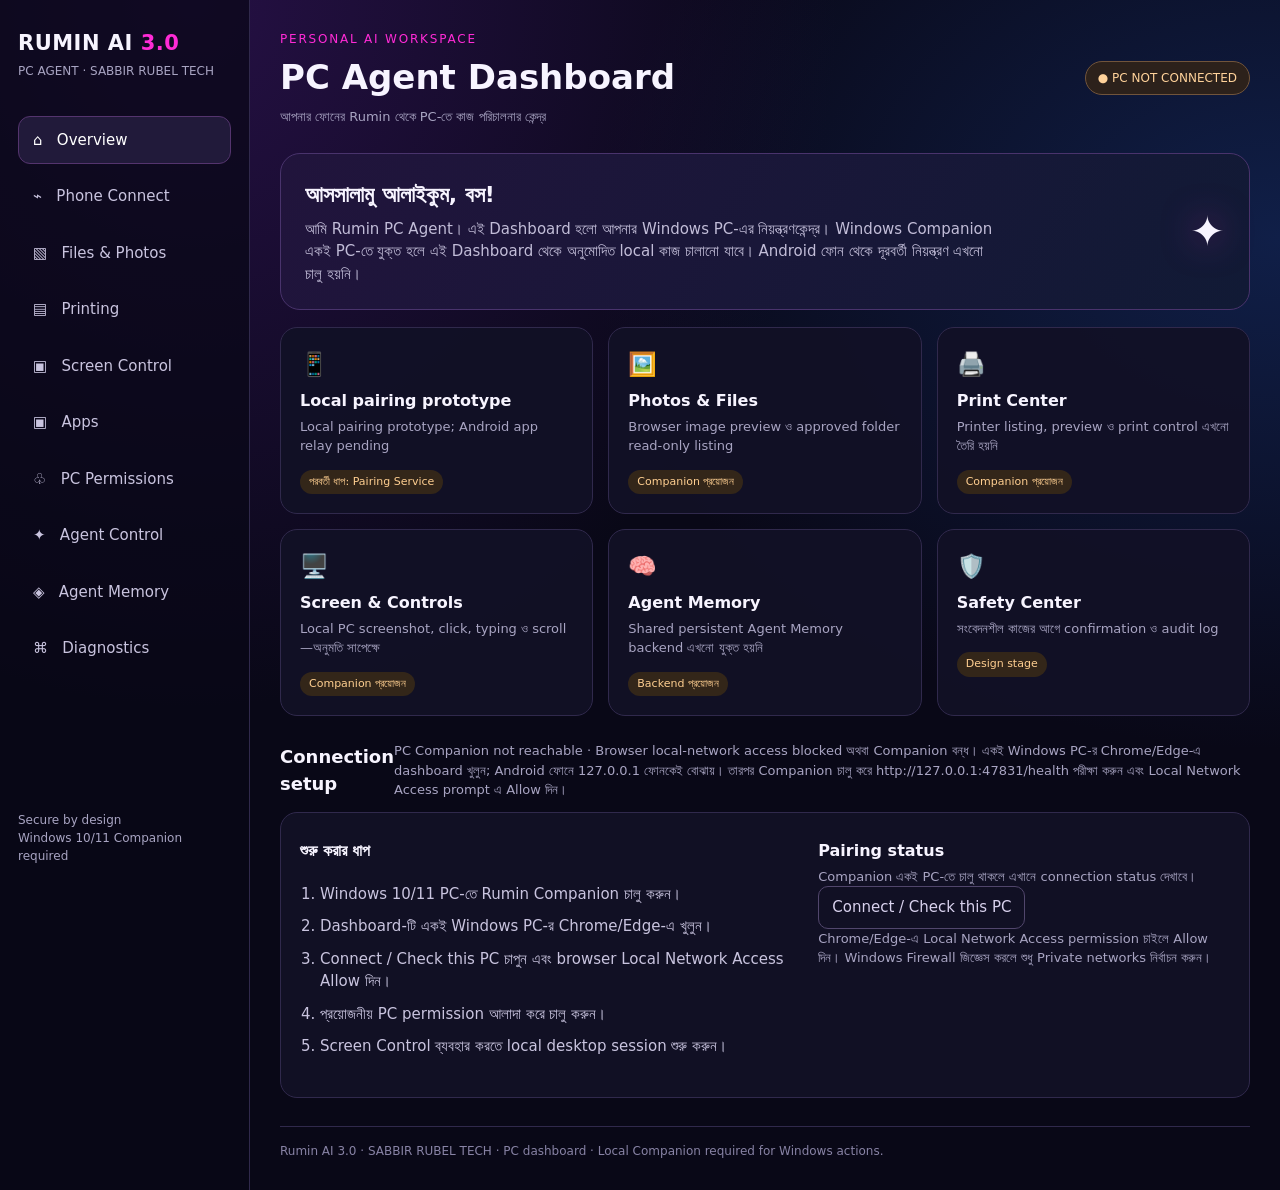
==== pc-agent/index.html @ ecb3f15c "Expose local memory, approved file operations and printer controls in dashboard" ====
<!doctype html>
<html lang="bn">
<head>
<meta charset="utf-8"><meta name="viewport" content="width=device-width,initial-scale=1">
<meta name="theme-color" content="#090817"><title>Rumin AI 3.0 — PC Agent</title>
<style>
:root{color-scheme:dark;--bg:#090817;--panel:#121126;--panel2:#19172f;--line:#30294c;--pink:#ff2bd6;--blue:#5795ff;--muted:#a8a4c2;--green:#49d6a2}
*{box-sizing:border-box}body{margin:0;background:radial-gradient(ellipse at 15% 0%,#251044 0,transparent 42%),radial-gradient(ellipse at 100% 20%,#101f48 0,transparent 38%),var(--bg);color:#f7f4ff;font:15px/1.5 Inter,system-ui,"Noto Sans Bengali",sans-serif;min-height:100vh}
button,input{font:inherit}.shell{display:grid;grid-template-columns:250px 1fr;min-height:100vh}.side{padding:28px 18px;border-right:1px solid var(--line);background:#090817b8}.brand{font-size:21px;font-weight:800;letter-spacing:.5px}.brand span{color:var(--pink)}.sub{color:var(--muted);font-size:12px;margin-top:2px}.nav{margin-top:36px;display:grid;gap:8px}.nav button{border:1px solid transparent;background:transparent;color:#c9c4df;text-align:left;padding:12px 14px;border-radius:12px;cursor:pointer}.nav button.active,.nav button:hover{background:#211a3a;border-color:#54346e;color:white}.sidefoot{position:sticky;top:90vh;margin-top:48px;color:var(--muted);font-size:12px}.main{padding:30px;max-width:1450px;width:100%;margin:auto}.top{display:flex;justify-content:space-between;align-items:center;gap:15px;margin-bottom:26px}.eyebrow{color:var(--pink);font-size:12px;letter-spacing:1.8px;text-transform:uppercase}.top h1{font-size:clamp(25px,3vw,34px);margin:4px 0}.pill{border:1px solid #71543b;background:#2c211b;color:#ffd29a;border-radius:99px;padding:7px 12px;font-size:12px;white-space:nowrap}.hero{padding:24px;border:1px solid #49336c;border-radius:20px;background:linear-gradient(120deg,#21143c,#111a35);display:flex;justify-content:space-between;gap:20px;align-items:center}.hero h2{margin:0 0 7px;font-size:22px}.hero p{margin:0;color:#c2bdd8;max-width:690px}.heroicon{font-size:42px;filter:drop-shadow(0 0 18px #ff2bd688)}.grid{display:grid;grid-template-columns:repeat(3,minmax(0,1fr));gap:15px;margin-top:17px}.card{background:#121126eF;border:1px solid var(--line);border-radius:17px;padding:19px;min-width:0}.card h3{margin:7px 0 4px;font-size:16px}.card p{margin:0;color:var(--muted);font-size:13px}.ico{font-size:23px}.state{display:inline-block;margin-top:14px;color:#ffcf91;background:#332619;padding:4px 9px;border-radius:99px;font-size:11px}.section{margin-top:25px}.sectionhead{display:flex;justify-content:space-between;align-items:center;margin-bottom:12px}.sectionhead h2{font-size:18px;margin:0}.muted{color:var(--muted);font-size:13px}.pair{display:grid;grid-template-columns:1.1fr .9fr;gap:15px}.steps{padding-left:20px;color:#c9c4df}.steps li{padding:5px 0}.outline{background:transparent;color:#d8d1ed;border:1px solid #51466c;padding:9px 13px;border-radius:10px}.outline:disabled{opacity:.55;cursor:not-allowed}.drop{border:1px dashed #5c4b83;border-radius:14px;padding:20px;text-align:center;background:#0d0c1d}.drop input{max-width:100%;margin-top:10px}.preview{margin-top:10px;color:var(--muted);font-size:13px;overflow-wrap:anywhere}.page{display:none}.page.active{display:block}.footer{margin-top:28px;border-top:1px solid var(--line);padding-top:15px;color:#8883a5;font-size:12px}
@media(max-width:850px){.shell{grid-template-columns:1fr}.side{border-right:0;border-bottom:1px solid var(--line);padding:15px}.nav{display:flex;overflow:auto;margin-top:14px}.nav button{white-space:nowrap;padding:9px 11px}.sidefoot{display:none}.main{padding:18px}.grid{grid-template-columns:repeat(2,minmax(0,1fr))}.pair{grid-template-columns:1fr}}
@media(max-width:520px){.grid{grid-template-columns:1fr}.top{align-items:flex-start;flex-direction:column}.hero{align-items:flex-start}.heroicon{display:none}}
</style></head>
<body><div class="shell">
<aside class="side"><div class="brand">RUMIN AI <span>3.0</span></div><div class="sub">PC AGENT · SABBIR RUBEL TECH</div>
<nav class="nav" aria-label="Main navigation">
<button class="active" data-page="overview">⌂ &nbsp; Overview</button><button data-page="connect">⌁ &nbsp; Phone Connect</button><button data-page="files">▧ &nbsp; Files & Photos</button><button data-page="print">▤ &nbsp; Printing</button><button data-page="screen">▣ &nbsp; Screen Control</button><button data-page="apps">▣ &nbsp; Apps</button><button data-page="permissions">♧ &nbsp; PC Permissions</button><button data-page="agents">✦ &nbsp; Agent Control</button><button data-page="memory">◈ &nbsp; Agent Memory</button><button data-page="diagnostics">⌘ &nbsp; Diagnostics</button>
</nav><div class="sidefoot">Secure by design<br>Windows 10/11 Companion required</div></aside>
<main class="main">
<header class="top"><div><div class="eyebrow">PERSONAL AI WORKSPACE</div><h1 id="heading">PC Agent Dashboard</h1><div class="muted">আপনার ফোনের Rumin থেকে PC-তে কাজ পরিচালনার কেন্দ্র</div></div><div class="pill" id="connectionPill">● PC NOT CONNECTED</div></header>
<section class="page active" id="overview">
<div class="hero"><div><h2>আসসালামু আলাইকুম, বস!</h2><p>আমি Rumin PC Agent। এই Dashboard হলো আপনার Windows PC-এর নিয়ন্ত্রণকেন্দ্র। Windows Companion একই PC-তে যুক্ত হলে এই Dashboard থেকে অনুমোদিত local কাজ চালানো যাবে। Android ফোন থেকে দূরবর্তী নিয়ন্ত্রণ এখনো চালু হয়নি।</p></div><div class="heroicon">✦</div></div>
<div class="grid">
<div class="card"><div class="ico">📱</div><h3>Local pairing prototype</h3><p>Local pairing prototype; Android app relay pending</p><span class="state">পরবর্তী ধাপ: Pairing Service</span></div>
<div class="card"><div class="ico">🖼️</div><h3>Photos & Files</h3><p>Browser image preview ও approved folder read-only listing</p><span class="state">Companion প্রয়োজন</span></div>
<div class="card"><div class="ico">🖨️</div><h3>Print Center</h3><p>Printer listing, preview ও print control এখনো তৈরি হয়নি</p><span class="state">Companion প্রয়োজন</span></div>
<div class="card"><div class="ico">🖥️</div><h3>Screen & Controls</h3><p>Local PC screenshot, click, typing ও scroll—অনুমতি সাপেক্ষে</p><span class="state">Companion প্রয়োজন</span></div>
<div class="card"><div class="ico">🧠</div><h3>Agent Memory</h3><p>Shared persistent Agent Memory backend এখনো যুক্ত হয়নি</p><span class="state">Backend প্রয়োজন</span></div>
<div class="card"><div class="ico">🛡️</div><h3>Safety Center</h3><p>সংবেদনশীল কাজের আগে confirmation ও audit log</p><span class="state">Design stage</span></div>
</div>
<div class="section"><div class="sectionhead"><h2>Connection setup</h2><span class="muted" id="companionStatus">Status: not checked</span></div><div class="card pair"><div><h3>শুরু করার ধাপ</h3><ol class="steps"><li>Windows 10/11 PC-তে Rumin Companion চালু করুন।</li><li>Dashboard-টি একই Windows PC-র Chrome/Edge-এ খুলুন।</li><li>Connect / Check this PC চাপুন এবং browser Local Network Access Allow দিন।</li><li>প্রয়োজনীয় PC permission আলাদা করে চালু করুন।</li><li>Screen Control ব্যবহার করতে local desktop session শুরু করুন।</li></ol></div><div><h3>Pairing status</h3><p>Companion একই PC-তে চালু থাকলে এখানে connection status দেখাবে।</p><button class="outline" id="refreshCompanion">Connect / Check this PC</button><p class="muted">Chrome/Edge-এ Local Network Access permission চাইলে Allow দিন। Windows Firewall জিজ্ঞেস করলে শুধু Private networks নির্বাচন করুন।</p></div></div></div>
</section>
<section class="page" id="connect"><div class="card"><h2>Phone Connect · Local Pairing Prototype</h2><p>PC-তে Rumin Windows Companion চালু করুন। এই পেজ থেকে পাঁচ মিনিটের one-time pairing code তৈরি হবে। নিচের PC address-এর pairing link ফোনে খুলে code ব্যবহার করা যাবে।</p><button class="outline" id="makepair">Create one-time local pairing code</button><div id="pairresult" class="section muted">কোনো pairing session তৈরি হয়নি।</div><div id="pairqr" style="margin-top:14px"></div><p class="muted">এটি কেবল local browser pairing prototype। Rumin Android app-এর native pairing screen/client এবং secure remote relay এখনো সংযুক্ত নয়; pairing সফল হলেও ফোন থেকে PC control চালু হবে না।</p></div></section>
<section class="page" id="files"><div class="card"><h2>Files & Photos</h2><p>এখানে আপাতত browser-এর local file picker দিয়ে শুধু preview পরীক্ষা করা যাবে। এটি PC-র সম্পূর্ণ ফাইল-সিস্টেম access নয়।</p><div class="drop"><div>📁 একটি ছবি নির্বাচন করে preview দেখুন</div><input id="filepick" type="file" accept="image/*"><div id="filepreview" class="preview">কোনো ছবি নির্বাচন করা হয়নি</div></div><p class="muted">Approved Documents/Pictures roots-এ text file তৈরি/overwrite, move এবং Recycle Bin-এ delete করা যাবে। প্রতিটি destructive action-এ আলাদা confirmation লাগে।</p><div class="section"><button class="outline" id="loadPcFolders">Load approved PC folders</button><div id="pcFolders" class="preview">Folder list এখনো লোড হয়নি।</div></div><div class="section"><h3>Approved file action</h3><select id="fileRoot" style="padding:9px;background:#0d0c1d;color:white"><option value="documents">Documents</option><option value="pictures">Pictures</option></select><input id="fileRelative" placeholder="relative/path.txt" style="display:block;width:100%;max-width:500px;padding:10px;margin:8px 0;background:#0d0c1d;border:1px solid #51466c;border-radius:9px;color:white"><textarea id="fileContent" rows="4" placeholder="New text file content" style="width:100%;padding:12px;background:#0d0c1d;border:1px solid #51466c;border-radius:9px;color:white"></textarea><button class="outline" id="writeFile">Create / overwrite text file</button><input id="moveSource" placeholder="Source relative path" style="display:block;width:100%;max-width:500px;padding:10px;margin:8px 0;background:#0d0c1d;border:1px solid #51466c;border-radius:9px;color:white"><input id="moveDestination" placeholder="Destination relative path" style="display:block;width:100%;max-width:500px;padding:10px;margin:8px 0;background:#0d0c1d;border:1px solid #51466c;border-radius:9px;color:white"><button class="outline" id="moveFile">Move file</button><input id="deleteRelative" placeholder="File relative path to delete" style="display:block;width:100%;max-width:500px;padding:10px;margin:8px 0;background:#0d0c1d;border:1px solid #51466c;border-radius:9px;color:white"><button class="outline" id="deleteFile">Send file to Recycle Bin</button><div id="fileActionStatus" class="preview"></div></div></div></section>
<section class="page" id="print"><div class="card"><h2>Print Center</h2><p>Windows printer list দেখুন এবং স্পষ্ট অনুমোদনের পর plain-text document print করুন।</p><button class="outline" id="loadPrinters">Load printers</button><select id="printerSelect" style="display:block;width:100%;max-width:500px;padding:10px;margin:10px 0;background:#0d0c1d;border:1px solid #51466c;border-radius:9px;color:white"><option value="">প্রথমে printer list load করুন</option></select><textarea id="printText" rows="7" placeholder="যে লেখা print করতে চান…" style="width:100%;padding:12px;background:#0d0c1d;border:1px solid #51466c;border-radius:9px;color:white"></textarea><button class="outline" id="submitPrint">Confirm & print text</button><div id="printStatus" class="preview">প্রিন্ট শুরু হয়নি।</div><p class="muted">শুধু text print। PDF/image preview ও print এখনো নেই।</p></div></section>
<section class="page" id="screen"><div class="card"><h2>Screen & Controls</h2><p>PC-তে অনুমতি দিয়ে session চালু করলে mouse click, scroll ও keyboard text পাঠানো যাবে। এখনো screen capture/OCR যুক্ত হয়নি।</p><div class="sectionhead"><span class="state" id="desktopState">Session বন্ধ</span><button class="outline" id="startDesktop">Start local control session</button><button class="outline" id="stopDesktop">Stop session</button></div><div class="section"><h3>Mouse click</h3><p class="muted">স্ক্রিনের pixel coordinate দিন।</p><div style="display:flex;gap:8px;flex-wrap:wrap"><input id="clickX" type="number" min="0" placeholder="X" style="width:100px;padding:9px;background:#0d0c1d;border:1px solid #51466c;border-radius:9px;color:white"><input id="clickY" type="number" min="0" placeholder="Y" style="width:100px;padding:9px;background:#0d0c1d;border:1px solid #51466c;border-radius:9px;color:white"><button class="outline" id="sendClick">Click</button></div></div><div class="section"><h3>Keyboard</h3><div style="display:flex;gap:8px;flex-wrap:wrap"><input id="typeText" placeholder="Type text on PC…" style="min-width:220px;padding:9px;background:#0d0c1d;border:1px solid #51466c;border-radius:9px;color:white"><button class="outline" id="sendType">Type</button><select id="pressKey" style="padding:9px;background:#0d0c1d;border:1px solid #51466c;border-radius:9px;color:white"><option>ENTER</option><option>TAB</option><option>ESC</option><option>BACKSPACE</option><option>SPACE</option><option>UP</option><option>DOWN</option><option>LEFT</option><option>RIGHT</option><option>DELETE</option></select><button class="outline" id="sendKey">Press key</button></div></div><div class="section"><h3>Scroll</h3><button class="outline" id="scrollUp">Scroll up</button> <button class="outline" id="scrollDown">Scroll down</button></div><div class="section"><h3>Live screen snapshot</h3><button class="outline" id="captureScreen">Capture PC screen</button><div id="screenPreview" class="preview">স্ক্রিন ক্যাপচার এখনো করা হয়নি।</div></div><p class="muted" id="screenMessage">Screen control is disabled until the PC user grants permission and starts a local session.</p></div></section>
<section class="page" id="apps"><div class="card"><h2>Windows Apps</h2><p>Start Menu-তে থাকা অ্যাপগুলো খুঁজে বের করে নির্বাচিত অ্যাপ চালু করুন।</p><button class="outline" id="loadApps">Find installed shortcuts</button><div id="appList" class="section muted">অ্যাপ তালিকা লোড হয়নি।</div></div></section>
<section class="page" id="permissions"><div class="card"><h2>PC Permissions & Safety</h2><p>প্রতিটি অনুমতি আলাদা। সব অনুমতি ডিফল্টে বন্ধ থাকবে; Windows ব্যবহারকারী নিজে চালু করবেন।</p><div class="section"><h3>১. Browser permission</h3><p class="muted">এই ওয়েবসাইটকে Windows Companion-এর localhost endpoint-এ পৌঁছাতে Chrome/Edge-এর Local Network Access অনুমতি লাগতে পারে।</p><button class="outline" id="requestLocalAccess">Request browser access</button><span id="browserPermissionStatus" class="muted">এখনো পরীক্ষা হয়নি</span></div><div class="section"><h3>২. Windows Companion permissions</h3><div id="permissionList" class="section muted">Companion-এর permission status লোড হচ্ছে…</div></div><div class="section"><h3>৩. এখনো তৈরি হয়নি</h3><div class="muted">Printer control, file create/edit/move/delete, OCR, Windows UI Automation, microphone/camera stream এবং secure phone-to-PC relay এখনো বাস্তবায়িত নয়—এগুলোর কোনো permission toggle এখানে কার্যকর বলে দেখানো হবে না।</div></div><p class="muted">Windows Firewall জিজ্ঞেস করলে Private networks-এ অনুমতি দিন; Public networks-এ নয়। UAC/Secure Desktop বা Windows-এর নিরাপত্তা সীমা অতিক্রম করা হবে না। যেকোনো সময় screen session বন্ধ করতে পারবেন।</p></div></section>
<section class="page" id="agents"><div class="card"><h2>Rumin Agent Control</h2><p>এটি Companion-এর অনুমোদিত local action executor। কাজের ধাপ যোগ করে একসঙ্গে চালাতে পারবেন। AI natural-language planner ও phone relay এখনো সংযুক্ত নয়।</p><div class="section"><label class="muted" for="agentTool">Action type</label><select id="agentTool" style="display:block;width:100%;max-width:420px;padding:10px;margin:6px 0;background:#0d0c1d;border:1px solid #51466c;border-radius:9px;color:white"><option value="open_app">Open approved Start Menu app</option><option value="click">Mouse click (screen session)</option><option value="scroll">Scroll (screen session)</option><option value="type_text">Type text (screen session)</option><option value="press_key">Press allowed key (screen session)</option></select><div id="agentFields" class="section"></div><button class="outline" id="addAgentAction">Add action to plan</button> <button class="outline" id="clearAgentPlan">Clear plan</button></div><div class="section"><h3>Execution plan</h3><ol id="agentPlan" class="steps"><li>কোনো action যোগ করা হয়নি।</li></ol><button class="outline" id="runAgentPlan">Run approved plan</button><div id="agentResult" class="preview">Execution এখনো শুরু হয়নি।</div></div><p class="muted">একটি batch-এ সর্বোচ্চ ৮টি action। PC-তে Companion চালু, প্রয়োজনীয় permission ON এবং screen action-এর জন্য local desktop session চালু থাকতে হবে। Delete, payment, message send, admin/security পরিবর্তন বা arbitrary shell command এই executor চালায় না।</p></div></section>
<section class="page" id="diagnostics"><div class="card"><h2>System Diagnostics</h2><p>Companion, Windows host, supported capabilities ও API endpoint-এর live status। এখানে কোনো unsupported feature-কে ready দেখানো হবে না।</p><div class="sectionhead"><span class="state" id="diagState">Not checked</span><button class="outline" id="runDiagnostics">Run full diagnostics</button></div><div id="diagSummary" class="section muted">Diagnostics এখনো চালানো হয়নি।</div><div class="section"><h3>Windows PC information</h3><pre id="systemInfo" style="white-space:pre-wrap;overflow-wrap:anywhere;background:#0d0c1d;padding:12px;border-radius:10px">Not loaded</pre></div><div class="section"><h3>Companion capabilities</h3><pre id="capabilityInfo" style="white-space:pre-wrap;overflow-wrap:anywhere;background:#0d0c1d;padding:12px;border-radius:10px">Not loaded</pre></div><div class="section"><h3>Endpoint checks</h3><div id="endpointChecks" class="muted">Not checked</div></div></div></section><section class="page" id="memory"><div class="card"><h2>Agent Memory · Local PC</h2><p>এই Windows PC-তে locally encrypted নয় এমন JSON storage-এ user-approved notes রাখা হবে। sensitive password বা secret রাখবেন না।</p><input id="memoryKey" maxlength="80" placeholder="Memory key (যেমন preferred_browser)" style="display:block;width:100%;max-width:500px;padding:10px;margin:8px 0;background:#0d0c1d;border:1px solid #51466c;border-radius:9px;color:white"><textarea id="memoryValue" maxlength="4000" rows="4" placeholder="যে তথ্য সংরক্ষণে সম্মতি দিচ্ছেন…" style="width:100%;padding:12px;background:#0d0c1d;border:1px solid #51466c;border-radius:9px;color:white"></textarea><label><input id="memoryConsent" type="checkbox"> আমি এই তথ্য PC-তে সংরক্ষণে সম্মতি দিচ্ছি</label><div><button class="outline" id="saveMemory">Save memory</button> <button class="outline" id="loadMemory">Load memories</button></div><div id="memoryStatus" class="preview">Memory permission ডিফল্টে বন্ধ।</div><pre id="memoryItems" style="white-space:pre-wrap;overflow-wrap:anywhere;background:#0d0c1d;padding:12px;border-radius:10px"></pre></div></section>
<div class="footer">Rumin AI 3.0 · SABBIR RUBEL TECH · PC dashboard · Local Companion required for Windows actions.</div>
</main></div>
<script>
const titles={overview:"PC Agent Dashboard",connect:"Phone Connect",files:"Files & Photos",print:"Print Center",screen:"Screen & Controls",apps:"Windows Apps",permissions:"PC Permissions",agents:"Agent Control",memory:"Agent Memory",diagnostics:"System Diagnostics"};
document.querySelectorAll(".nav button").forEach(b=>b.addEventListener("click",()=>{document.querySelectorAll(".nav button").forEach(x=>x.classList.toggle("active",x===b));document.querySelectorAll(".page").forEach(x=>x.classList.toggle("active",x.id===b.dataset.page));document.getElementById("heading").textContent=titles[b.dataset.page]}));
const resultBox=document.getElementById("pairresult"),qrBox=document.getElementById("pairqr");
document.getElementById("makepair").addEventListener("click",async()=>{
 resultBox.textContent="এই PC-তে Windows Companion খোঁজা হচ্ছে…";qrBox.innerHTML="";
 try{
  const r=await fetch("http://127.0.0.1:47831/v1/pair/create",{method:"POST"});
  const d=await r.json();if(!r.ok||!d.code)throw Error("Companion response invalid");
  if(!d.addresses||!d.addresses.length)throw Error("PC-এর Wi-Fi/LAN IPv4 address পাওয়া যায়নি");
  const cards=d.addresses.map(ip=>{const link="http://"+ip+":47831/pair?code="+encodeURIComponent(d.code);const box=document.createElement("div");box.style="margin:12px 0;padding:12px;background:#0d0c1d;border-radius:12px";const title=document.createElement("b");title.textContent=ip;const url=document.createElement("div");url.className="preview";url.textContent=link;const copy=document.createElement("button");copy.className="outline";copy.textContent="Copy pairing link";copy.addEventListener("click",()=>navigator.clipboard.writeText(link).then(()=>copy.textContent="Copied").catch(()=>url.textContent=link));box.append(title,url,copy);qrBox.append(box);return ""}).join("");
  qrBox.innerHTML=cards;resultBox.textContent="Pairing Code: "+d.code+" · ৫ মিনিটের মধ্যে একবার scan করুন।";
  const poll=setInterval(async()=>{try{const s=await fetch("http://127.0.0.1:47831/v1/pair/phone-status");const state=await s.json();if(state.paired){clearInterval(poll);resultBox.textContent="ফোন Companion-এ যুক্ত হয়েছে। Browser pairing সফল; Android app-এর native bridge পরের ধাপ।";}}catch{}},2500);
  setTimeout(()=>clearInterval(poll),300000);
 }catch(e){resultBox.textContent="Companion পাওয়া যায়নি: "+e.message+". Windows Companion চালু করুন এবং browser-এ localhost access অনুমতি দিন।"}
});

const API="http://127.0.0.1:47831";
let companionConnected=false;
async function api(path,options={}){const headers={...(options.headers||{})};if(options.body!==undefined&&!Object.keys(headers).some(k=>k.toLowerCase()==="content-type"))headers["content-type"]="application/json";const r=await fetch(API+path,{...options,headers});const d=await r.json().catch(()=>({}));if(!r.ok)throw Error(d.error||d.title||("HTTP "+r.status));return d}
function explainCompanionError(e){const m=String(e&&e.message||e);if(m==="Failed to fetch"||e instanceof TypeError)return "Browser local-network access blocked অথবা Companion বন্ধ। একই Windows PC-র Chrome/Edge-এ dashboard খুলুন; Android ফোনে 127.0.0.1 ফোনকেই বোঝায়। তারপর Companion চালু করে http://127.0.0.1:47831/health পরীক্ষা করুন এবং Local Network Access prompt এ Allow দিন।";return m}
async function checkCompanion(){const out=document.getElementById("companionStatus"),pill=document.getElementById("connectionPill");try{const h=await api("/health");companionConnected=true;out.textContent="Connected · "+h.service+" · "+h.version;pill.textContent="● PC CONNECTED";pill.style.borderColor="#49d6a2";pill.style.color="#49d6a2";await Promise.allSettled([loadPermissions(),loadSystemInfo(),loadCapabilities()]);return h}catch(e){companionConnected=false;out.textContent="PC Companion not reachable · "+explainCompanionError(e);pill.textContent="● PC NOT CONNECTED";pill.style.borderColor="#71543b";pill.style.color="#ffd29a";throw e}}
document.getElementById("refreshCompanion").addEventListener("click",checkCompanion);
async function loadSystemInfo(){const d=await api("/v1/system/info");const el=document.getElementById("systemInfo");if(el)el.textContent=JSON.stringify(d,null,2);return d}
async function loadCapabilities(){const d=await api("/v1/agent/capabilities");const el=document.getElementById("capabilityInfo");if(el)el.textContent=JSON.stringify(d,null,2);return d}
async function runDiagnostics(){const state=document.getElementById("diagState"),summary=document.getElementById("diagSummary"),list=document.getElementById("endpointChecks");state.textContent="Running…";summary.textContent="Companion endpoints পরীক্ষা হচ্ছে…";list.innerHTML="";const checks=[["Health","/health"],["System info","/v1/system/info"],["Capabilities","/v1/agent/capabilities"],["Permissions","/v1/permissions"]];let ok=0;for(const [name,path] of checks){const row=document.createElement("div");row.style="padding:8px 0;border-bottom:1px solid #30294c";row.textContent=name+" · checking";list.append(row);try{const d=await api(path);row.textContent=name+" · OK";row.style.color="#49d6a2";ok++;if(path==="/v1/system/info")document.getElementById("systemInfo").textContent=JSON.stringify(d,null,2);if(path==="/v1/agent/capabilities")document.getElementById("capabilityInfo").textContent=JSON.stringify(d,null,2)}catch(e){row.textContent=name+" · FAILED · "+explainCompanionError(e);row.style.color="#ffd29a"}}state.textContent=ok+"/"+checks.length+" endpoints OK";summary.textContent=ok===checks.length?"Companion API checks passed. এটি শুধু endpoint readiness; physical PC actions এখনও আলাদা করে যাচাই করতে হবে.":"কিছু endpoint ব্যর্থ হয়েছে। প্রতিটি ফলাফল দেখুন; permission_required হলে সংশ্লিষ্ট অনুমতি চালু করতে হবে।"}
document.getElementById("runDiagnostics").addEventListener("click",runDiagnostics);

document.getElementById("requestLocalAccess").addEventListener("click",async()=>{const s=document.getElementById("browserPermissionStatus");s.textContent="Browser permission request/check চলছে…";try{await checkCompanion();if(companionConnected)s.textContent="Browser access অনুমোদিত; Companion reachable.";else s.textContent="Browser access চেষ্টা হয়েছে, কিন্তু Companion পাওয়া যায়নি। Companion চালু আছে কিনা দেখুন।"}catch(e){s.textContent="Browser access blocked: "+e.message}});
async function loadPermissions(){const out=document.getElementById("permissionList");try{const d=await api("/v1/permissions");const labels={"app-discovery":"Discover installed Start Menu apps","app-launch":"Launch selected Start Menu apps","file-read":"Read approved Documents / Pictures folders","file-write":"Create, move and recycle-bin delete files in approved folders","printing":"Enumerate printers and print approved text","agent-memory":"Store user-approved local Agent Memory","screen-control":"Mouse, keyboard and scroll control (local session)","screen-capture":"Capture PC screen snapshot"};out.innerHTML="";for(const [key,label] of Object.entries(labels)){const row=document.createElement("label");row.style="display:flex;align-items:center;justify-content:space-between;gap:12px;padding:12px 0;border-bottom:1px solid #30294c";const name=document.createElement("span");name.textContent=label;const cb=document.createElement("input");cb.type="checkbox";cb.checked=!!d.permissions[key];cb.setAttribute("aria-label",label);cb.addEventListener("change",async()=>{cb.disabled=true;try{await api("/v1/permissions/grant",{method:"POST",body:JSON.stringify({capability:key,enabled:cb.checked})});if(key==="screen-control"&&!cb.checked)document.getElementById("desktopState").textContent="Session বন্ধ";}catch(e){cb.checked=!cb.checked;alert("Permission update failed: "+e.message)}finally{cb.disabled=false}});row.append(name,cb);out.append(row)}const note=document.createElement("p");note.className="muted";note.textContent="File read permission is opt-in. Screen capture also requires screen-control permission and an active local desktop session.";out.append(note)}catch(e){out.textContent="Companion unavailable: "+e.message}}
async function loadApps(){const out=document.getElementById("appList");out.textContent="Searching Start Menu…";try{const d=await api("/v1/apps/list");out.innerHTML="";appCatalog=Array.isArray(d)?d:[];if(document.getElementById("agentTool").value==="open_app")renderAgentFields();if(!d.length){out.textContent="Start Menu shortcut পাওয়া যায়নি।";return}for(const app of d){const row=document.createElement("div");row.style="display:flex;justify-content:space-between;align-items:center;gap:12px;padding:9px 0;border-bottom:1px solid #30294c";const name=document.createElement("span");name.textContent=app.name;const btn=document.createElement("button");btn.className="outline";btn.textContent="Open";btn.addEventListener("click",async()=>{btn.disabled=true;try{await api("/v1/apps/open",{method:"POST",body:JSON.stringify({appId:app.id})});btn.textContent="Opened"}catch(e){alert(e.message);btn.disabled=false}});row.append(name,btn);out.append(row)}}catch(e){out.textContent="Cannot list apps: "+e.message}}
document.getElementById("loadApps").addEventListener("click",loadApps);
let agentPlan=[];
let appCatalog=[];
function renderAgentFields(){const t=document.getElementById("agentTool").value,box=document.getElementById("agentFields");box.innerHTML="";const fields=t==="open_app"?[]:t==="click"?[["X coordinate","agentX","number",""],["Y coordinate","agentY","number",""]]:t==="scroll"?[["Scroll delta","agentDelta","number","উপরের জন্য positive, নিচের জন্য negative"]]:t==="type_text"?[["Text","agentText","text","সর্বোচ্চ ২০০০ অক্ষর"]]:[["Allowed key","agentKey","text","ENTER, TAB, ESC, BACKSPACE, SPACE, UP, DOWN, LEFT, RIGHT, HOME, END, DELETE"]];for(const [label,id,type,ph] of fields){const l=document.createElement("label");l.className="muted";l.textContent=label;const input=document.createElement("input");input.id=id;input.type=type;input.placeholder=ph;input.style="display:block;width:100%;max-width:420px;padding:10px;margin:5px 0 12px;background:#0d0c1d;border:1px solid #51466c;border-radius:9px;color:white";box.append(l,input)}if(t==="open_app"){const label=document.createElement("label");label.className="muted";label.textContent="Installed Start Menu app";const select=document.createElement("select");select.id="agentAppId";select.style="display:block;width:100%;max-width:420px;padding:10px;margin:5px 0 12px;background:#0d0c1d;border:1px solid #51466c;border-radius:9px;color:white";const first=document.createElement("option");first.value="";first.textContent="Load apps first";select.append(first);for(const app of appCatalog){const option=document.createElement("option");option.value=app.id;option.textContent=app.name;select.append(option)}const load=document.createElement("button");load.className="outline";load.textContent="Load / refresh installed apps";load.addEventListener("click",loadApps);box.append(label,select,load)}}
function renderAgentPlan(){const list=document.getElementById("agentPlan");list.innerHTML="";if(!agentPlan.length){list.innerHTML="<li>কোনো action যোগ করা হয়নি।</li>";return}agentPlan.forEach((a,i)=>{const li=document.createElement("li");li.textContent=(i+1)+". "+a.tool+" · "+JSON.stringify(a);list.append(li)})}
document.getElementById("agentTool").addEventListener("change",renderAgentFields);renderAgentFields();
document.getElementById("addAgentAction").addEventListener("click",()=>{const t=document.getElementById("agentTool").value;let a={tool:t};const get=id=>document.getElementById(id)?.value??"";if(t==="open_app"){a.appId=get("agentAppId").trim();if(!a.appId){alert("Apps পেজ থেকে app ID দিন।");return}}if(t==="click"){a.x=Number(get("agentX"));a.y=Number(get("agentY"));if(!Number.isInteger(a.x)||!Number.isInteger(a.y)||a.x<0||a.y<0){alert("Valid X/Y coordinate দিন।");return}}if(t==="scroll"){a.delta=Number(get("agentDelta"));if(!Number.isInteger(a.delta)||a.delta===0){alert("Scroll delta দিন।");return}}if(t==="type_text"){a.text=get("agentText");if(!a.text||a.text.length>2000){alert("১–২০০০ অক্ষরের text দিন।");return}}if(t==="press_key"){a.key=get("agentKey").trim().toUpperCase();if(!["ENTER","TAB","ESC","BACKSPACE","SPACE","UP","DOWN","LEFT","RIGHT","HOME","END","DELETE"].includes(a.key)){alert("Allowed key তালিকা থেকে একটি দিন।");return}}if(agentPlan.length>=8){alert("একটি plan-এ সর্বোচ্চ ৮টি action রাখা যাবে।");return}agentPlan.push(a);renderAgentPlan()});
document.getElementById("clearAgentPlan").addEventListener("click",()=>{agentPlan=[];renderAgentPlan();document.getElementById("agentResult").textContent="Plan cleared."});
document.getElementById("runAgentPlan").addEventListener("click",async()=>{const out=document.getElementById("agentResult");if(!agentPlan.length){out.textContent="আগে action যোগ করুন।";return}if(!confirm("এই "+agentPlan.length+"টি action এই PC-তে চালাবেন?"))return;out.textContent="Executing…";try{const d=await api("/v1/agent/execute",{method:"POST",body:JSON.stringify({actions:agentPlan})});out.textContent="সফল: "+d.count+"টি action সম্পন্ন। "+JSON.stringify(d.results); }catch(e){out.textContent="Execution failed: "+e.message}});
document.getElementById("loadPcFolders").addEventListener("click",async()=>{const out=document.getElementById("pcFolders");out.textContent="Loading approved folders…";try{const roots=await api("/v1/files/roots");out.innerHTML="";for(const root of roots){const btn=document.createElement("button");btn.className="outline";btn.textContent=root.displayName+" · Open";btn.style="margin:5px";btn.addEventListener("click",async()=>{try{const d=await api("/v1/files/list/"+encodeURIComponent(root.id));const list=document.createElement("pre");list.style="white-space:pre-wrap;overflow-wrap:anywhere;background:#0d0c1d;padding:12px;border-radius:10px";list.textContent=(d.items||[]).map(x=>(x.kind==="directory"?"📁 ":"📄 ")+x.name).join("\\n")||"Folder is empty";out.append(list)}catch(e){out.textContent=e.message}});out.append(btn)}}catch(e){out.textContent="Folder access unavailable: "+e.message}});

document.getElementById("loadPrinters").addEventListener("click",async()=>{const s=document.getElementById("printerSelect"),out=document.getElementById("printStatus");out.textContent="Loading printers…";try{const d=await api("/v1/printers");s.innerHTML="";for(const p of d.printers){const o=document.createElement("option");o.value=p.name;o.textContent=p.name+(p.isDefault?" (default)":"");s.append(o)}out.textContent=d.printers.length+" printer(s) found."}catch(e){out.textContent="Printer list failed: "+e.message}});
document.getElementById("submitPrint").addEventListener("click",async()=>{const name=document.getElementById("printerSelect").value,text=document.getElementById("printText").value;if(!name||!text){document.getElementById("printStatus").textContent="Printer এবং print text নির্বাচন করুন।";return}if(!confirm("এই text '"+name+"' printer-এ print করবেন?"))return;try{const d=await api("/v1/print/text",{method:"POST",body:JSON.stringify({printerName:name,text,confirm:true})});document.getElementById("printStatus").textContent="Print job submitted: "+d.printer}catch(e){document.getElementById("printStatus").textContent="Print failed: "+e.message}});
document.getElementById("saveMemory").addEventListener("click",async()=>{const key=document.getElementById("memoryKey").value.trim(),value=document.getElementById("memoryValue").value,consent=document.getElementById("memoryConsent").checked;if(!key||!value||!consent){document.getElementById("memoryStatus").textContent="Key, value এবং explicit consent আবশ্যক।";return}try{const d=await api("/v1/memory",{method:"POST",body:JSON.stringify({key,value,consent:true})});document.getElementById("memoryStatus").textContent="Saved: "+d.key;await loadMemoryItems()}catch(e){document.getElementById("memoryStatus").textContent="Save failed: "+e.message}});
async function loadMemoryItems(){try{const d=await api("/v1/memory");document.getElementById("memoryItems").textContent=JSON.stringify(d.items,null,2);document.getElementById("memoryStatus").textContent=d.count+" saved item(s)."}catch(e){document.getElementById("memoryStatus").textContent="Load failed: "+e.message}}
document.getElementById("loadMemory").addEventListener("click",loadMemoryItems);
document.getElementById("writeFile").addEventListener("click",async()=>{const rootId=document.getElementById("fileRoot").value,relativePath=document.getElementById("fileRelative").value,content=document.getElementById("fileContent").value;if(!relativePath||!confirm("Approved folder-এ এই file create/overwrite করবেন?"))return;const overwrite=confirm("যদি file আগে থেকে থাকে, overwrite করার অনুমতি দিচ্ছেন? Cancel করলে existing file overwrite হবে না।");try{const d=await api("/v1/files/write",{method:"POST",body:JSON.stringify({rootId,relativePath,content,confirm:true,overwrite})});document.getElementById("fileActionStatus").textContent="Written: "+d.name+" ("+d.bytes+" bytes)"}catch(e){document.getElementById("fileActionStatus").textContent="Write failed: "+e.message}});
document.getElementById("moveFile").addEventListener("click",async()=>{const rootId=document.getElementById("fileRoot").value,sourceRelativePath=document.getElementById("moveSource").value,destinationRelativePath=document.getElementById("moveDestination").value;if(!sourceRelativePath||!destinationRelativePath||!confirm("এই file move করবেন?"))return;try{const d=await api("/v1/files/move",{method:"POST",body:JSON.stringify({rootId,sourceRelativePath,destinationRelativePath,confirm:true})});document.getElementById("fileActionStatus").textContent="Moved: "+d.name}catch(e){document.getElementById("fileActionStatus").textContent="Move failed: "+e.message}});
document.getElementById("deleteFile").addEventListener("click",async()=>{const rootId=document.getElementById("fileRoot").value,relativePath=document.getElementById("deleteRelative").value;if(!relativePath||!confirm("ফাইলটি Windows Recycle Bin-এ পাঠাবেন?"))return;try{const d=await api("/v1/files/delete",{method:"POST",body:JSON.stringify({rootId,relativePath,confirm:true})});document.getElementById("fileActionStatus").textContent="Sent to Recycle Bin: "+d.name}catch(e){document.getElementById("fileActionStatus").textContent="Delete failed: "+e.message}});

async function desktop(action,extra={}){return api("/v1/desktop/input",{method:"POST",body:JSON.stringify({action,...extra})})}
document.getElementById("captureScreen").addEventListener("click",async()=>{const out=document.getElementById("screenPreview");out.textContent="Capturing screen…";try{const r=await fetch(API+"/v1/desktop/screenshot",{cache:"no-store"});if(!r.ok){const d=await r.json().catch(()=>({}));throw Error(d.error||d.title||("HTTP "+r.status))}const blob=await r.blob();const url=URL.createObjectURL(blob);out.innerHTML="";const img=document.createElement("img");img.alt="Live PC screen snapshot";img.style="display:block;max-width:100%;max-height:520px;border-radius:12px;border:1px solid #51466c";img.src=url;out.append(img)}catch(e){out.textContent="Screen capture failed: "+e.message}});
document.getElementById("startDesktop").addEventListener("click",async()=>{try{await api("/v1/desktop/session/start",{method:"POST",body:"{}"});document.getElementById("desktopState").textContent="Session চালু";document.getElementById("screenMessage").textContent="Local desktop control active. Stop it when finished."}catch(e){document.getElementById("screenMessage").textContent=e.message}});
document.getElementById("stopDesktop").addEventListener("click",async()=>{try{await api("/v1/desktop/session/stop",{method:"POST",body:"{}"});document.getElementById("desktopState").textContent="Session বন্ধ";}catch(e){document.getElementById("screenMessage").textContent=e.message}});
document.getElementById("sendClick").addEventListener("click",async()=>{try{await desktop("click",{x:Number(document.getElementById("clickX").value),y:Number(document.getElementById("clickY").value)});document.getElementById("screenMessage").textContent="Click sent."}catch(e){document.getElementById("screenMessage").textContent=e.message}});
document.getElementById("sendType").addEventListener("click",async()=>{try{await desktop("type",{text:document.getElementById("typeText").value});document.getElementById("screenMessage").textContent="Text typed."}catch(e){document.getElementById("screenMessage").textContent=e.message}});
document.getElementById("sendKey").addEventListener("click",async()=>{try{await desktop("key",{key:document.getElementById("pressKey").value});document.getElementById("screenMessage").textContent="Key sent."}catch(e){document.getElementById("screenMessage").textContent=e.message}});
document.getElementById("scrollUp").addEventListener("click",async()=>{try{await desktop("scroll",{delta:480});}catch(e){document.getElementById("screenMessage").textContent=e.message}});
document.getElementById("scrollDown").addEventListener("click",async()=>{try{await desktop("scroll",{delta:-480});}catch(e){document.getElementById("screenMessage").textContent=e.message}});
window.addEventListener("load",()=>{checkCompanion().catch(()=>{});});
document.getElementById("filepick").addEventListener("change",e=>{const f=e.target.files&&e.target.files[0],out=document.getElementById("filepreview");if(!f){out.textContent="কোনো ছবি নির্বাচন করা হয়নি";return}out.textContent=f.name+" · "+Math.round(f.size/1024)+" KB · Browser preview only";if(f.type.startsWith("image/")){const img=document.createElement("img");img.alt="Selected image preview";img.style="display:block;max-width:100%;max-height:260px;margin:12px auto;border-radius:10px";img.src=URL.createObjectURL(f);out.appendChild(img)}});
</script></body></html>
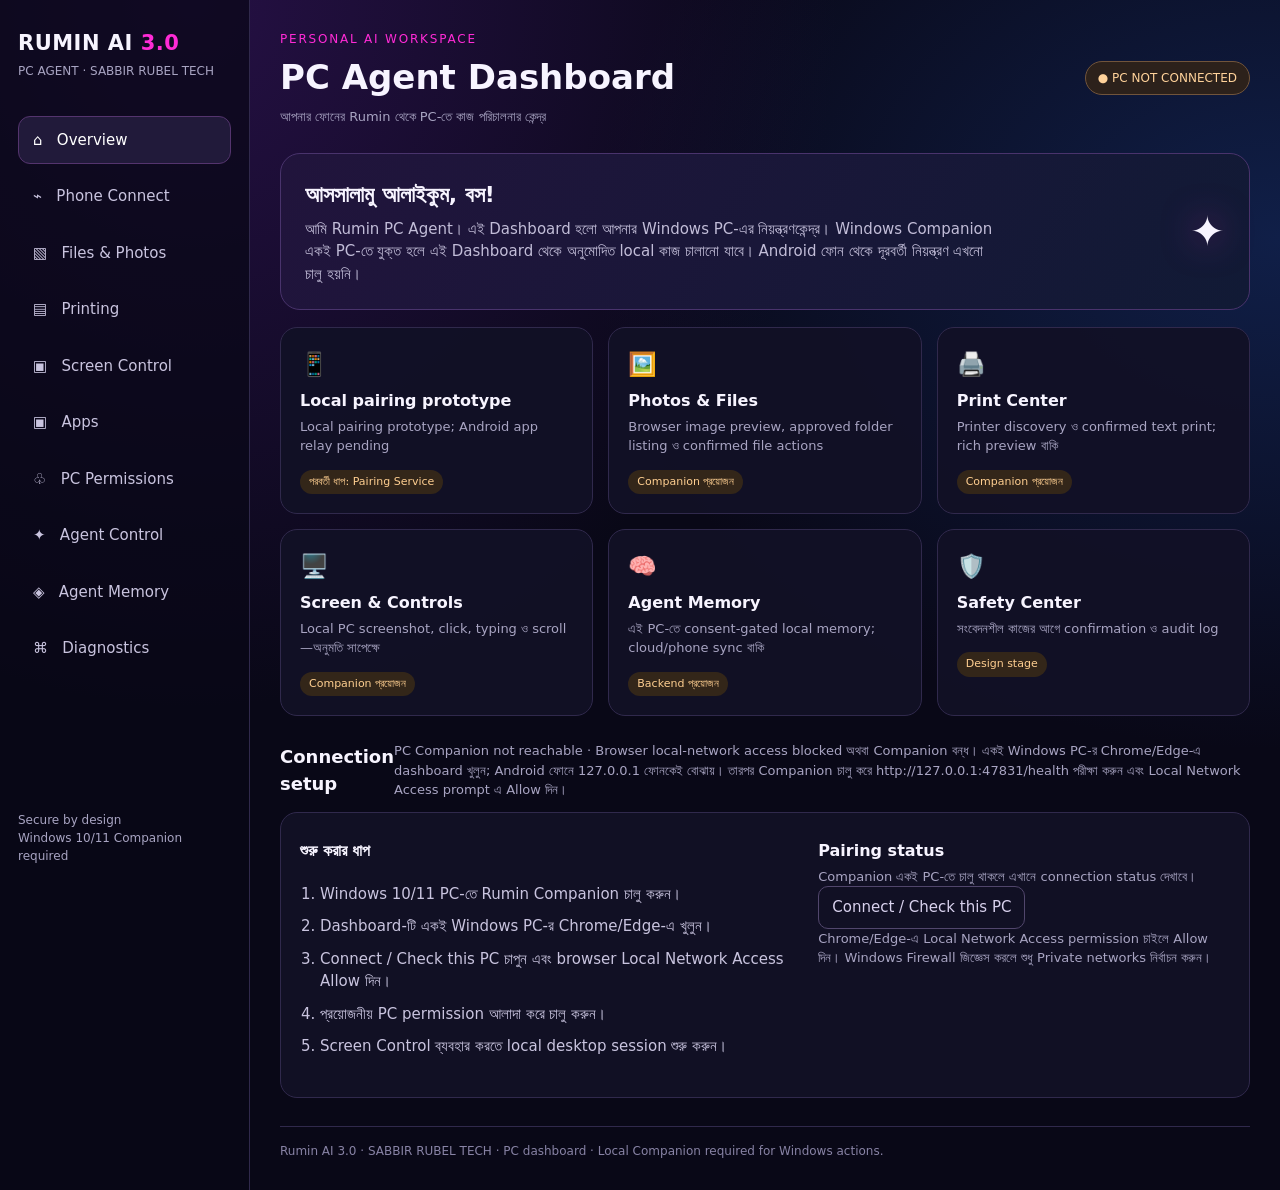
==== commit bdbb8658: "Clarify shipped local PC capabilities and remaining integrations" ====
--- a/pc-agent/index.html
+++ b/pc-agent/index.html
@@ -21,10 +21,10 @@
 <div class="hero"><div><h2>আসসালামু আলাইকুম, বস!</h2><p>আমি Rumin PC Agent। এই Dashboard হলো আপনার Windows PC-এর নিয়ন্ত্রণকেন্দ্র। Windows Companion একই PC-তে যুক্ত হলে এই Dashboard থেকে অনুমোদিত local কাজ চালানো যাবে। Android ফোন থেকে দূরবর্তী নিয়ন্ত্রণ এখনো চালু হয়নি।</p></div><div class="heroicon">✦</div></div>
 <div class="grid">
 <div class="card"><div class="ico">📱</div><h3>Local pairing prototype</h3><p>Local pairing prototype; Android app relay pending</p><span class="state">পরবর্তী ধাপ: Pairing Service</span></div>
-<div class="card"><div class="ico">🖼️</div><h3>Photos & Files</h3><p>Browser image preview ও approved folder read-only listing</p><span class="state">Companion প্রয়োজন</span></div>
-<div class="card"><div class="ico">🖨️</div><h3>Print Center</h3><p>Printer listing, preview ও print control এখনো তৈরি হয়নি</p><span class="state">Companion প্রয়োজন</span></div>
+<div class="card"><div class="ico">🖼️</div><h3>Photos & Files</h3><p>Browser image preview, approved folder listing ও confirmed file actions</p><span class="state">Companion প্রয়োজন</span></div>
+<div class="card"><div class="ico">🖨️</div><h3>Print Center</h3><p>Printer discovery ও confirmed text print; rich preview বাকি</p><span class="state">Companion প্রয়োজন</span></div>
 <div class="card"><div class="ico">🖥️</div><h3>Screen & Controls</h3><p>Local PC screenshot, click, typing ও scroll—অনুমতি সাপেক্ষে</p><span class="state">Companion প্রয়োজন</span></div>
-<div class="card"><div class="ico">🧠</div><h3>Agent Memory</h3><p>Shared persistent Agent Memory backend এখনো যুক্ত হয়নি</p><span class="state">Backend প্রয়োজন</span></div>
+<div class="card"><div class="ico">🧠</div><h3>Agent Memory</h3><p>এই PC-তে consent-gated local memory; cloud/phone sync বাকি</p><span class="state">Backend প্রয়োজন</span></div>
 <div class="card"><div class="ico">🛡️</div><h3>Safety Center</h3><p>সংবেদনশীল কাজের আগে confirmation ও audit log</p><span class="state">Design stage</span></div>
 </div>
 <div class="section"><div class="sectionhead"><h2>Connection setup</h2><span class="muted" id="companionStatus">Status: not checked</span></div><div class="card pair"><div><h3>শুরু করার ধাপ</h3><ol class="steps"><li>Windows 10/11 PC-তে Rumin Companion চালু করুন।</li><li>Dashboard-টি একই Windows PC-র Chrome/Edge-এ খুলুন।</li><li>Connect / Check this PC চাপুন এবং browser Local Network Access Allow দিন।</li><li>প্রয়োজনীয় PC permission আলাদা করে চালু করুন।</li><li>Screen Control ব্যবহার করতে local desktop session শুরু করুন।</li></ol></div><div><h3>Pairing status</h3><p>Companion একই PC-তে চালু থাকলে এখানে connection status দেখাবে।</p><button class="outline" id="refreshCompanion">Connect / Check this PC</button><p class="muted">Chrome/Edge-এ Local Network Access permission চাইলে Allow দিন। Windows Firewall জিজ্ঞেস করলে শুধু Private networks নির্বাচন করুন।</p></div></div></div>
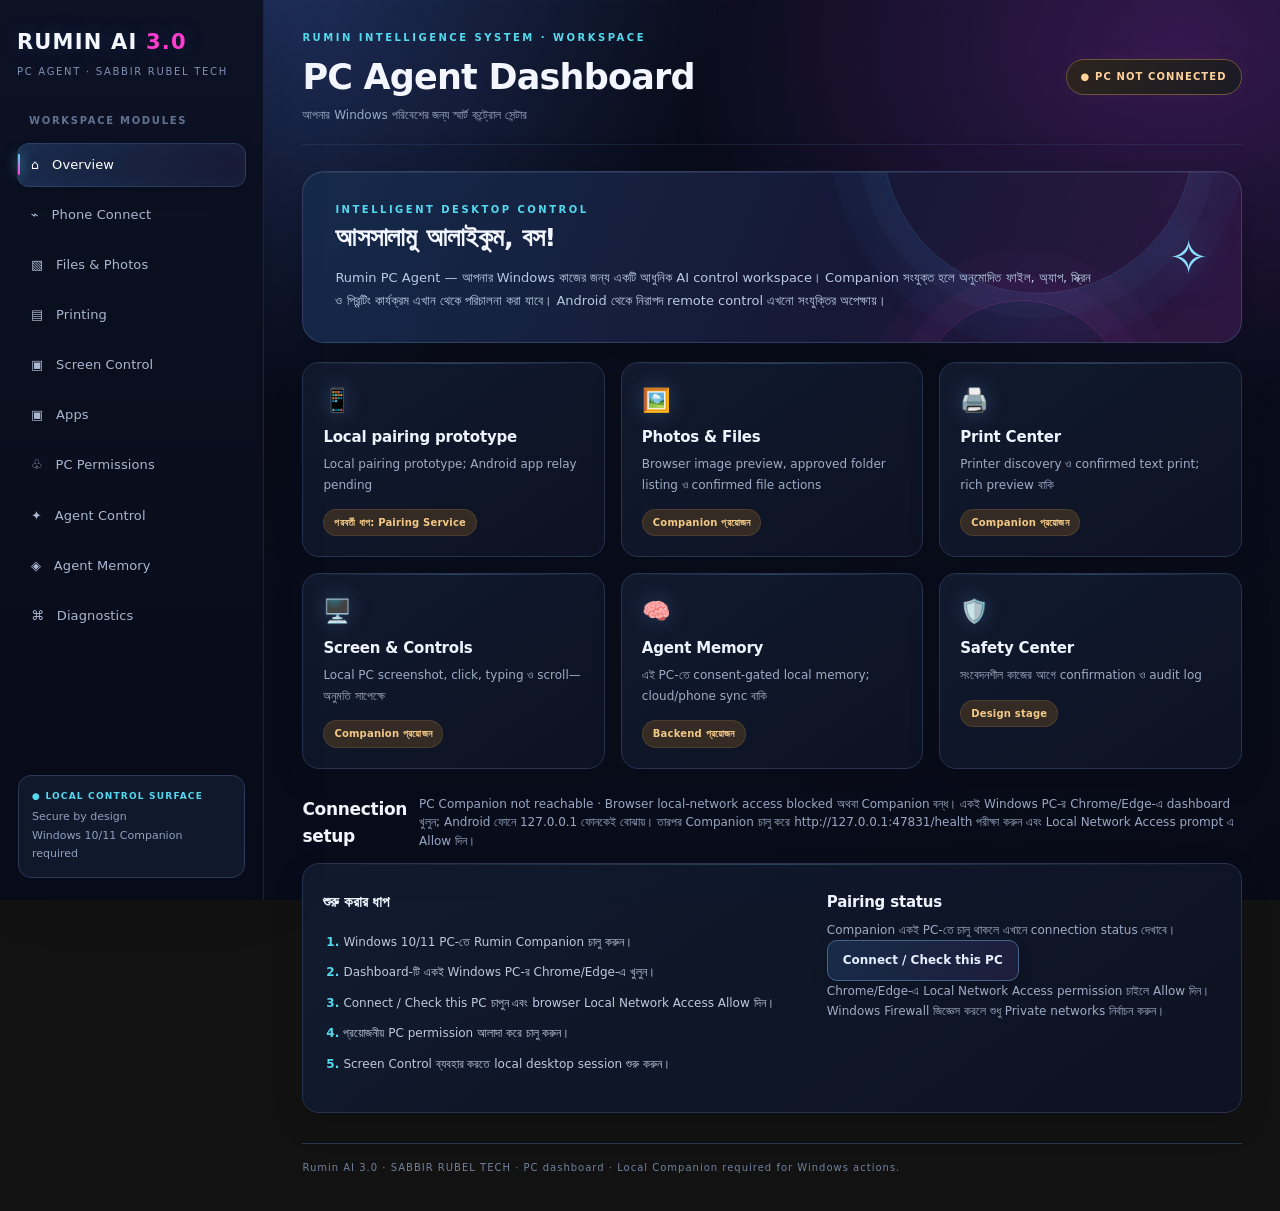
==== commit da6af5dd: "Refresh PC agent dashboard with modern professional control-center UI" ====
--- a/pc-agent/index.html
+++ b/pc-agent/index.html
@@ -4,11 +4,77 @@
 <meta charset="utf-8"><meta name="viewport" content="width=device-width,initial-scale=1">
 <meta name="theme-color" content="#090817"><title>Rumin AI 3.0 — PC Agent</title>
 <style>
-:root{color-scheme:dark;--bg:#090817;--panel:#121126;--panel2:#19172f;--line:#30294c;--pink:#ff2bd6;--blue:#5795ff;--muted:#a8a4c2;--green:#49d6a2}
-*{box-sizing:border-box}body{margin:0;background:radial-gradient(ellipse at 15% 0%,#251044 0,transparent 42%),radial-gradient(ellipse at 100% 20%,#101f48 0,transparent 38%),var(--bg);color:#f7f4ff;font:15px/1.5 Inter,system-ui,"Noto Sans Bengali",sans-serif;min-height:100vh}
-button,input{font:inherit}.shell{display:grid;grid-template-columns:250px 1fr;min-height:100vh}.side{padding:28px 18px;border-right:1px solid var(--line);background:#090817b8}.brand{font-size:21px;font-weight:800;letter-spacing:.5px}.brand span{color:var(--pink)}.sub{color:var(--muted);font-size:12px;margin-top:2px}.nav{margin-top:36px;display:grid;gap:8px}.nav button{border:1px solid transparent;background:transparent;color:#c9c4df;text-align:left;padding:12px 14px;border-radius:12px;cursor:pointer}.nav button.active,.nav button:hover{background:#211a3a;border-color:#54346e;color:white}.sidefoot{position:sticky;top:90vh;margin-top:48px;color:var(--muted);font-size:12px}.main{padding:30px;max-width:1450px;width:100%;margin:auto}.top{display:flex;justify-content:space-between;align-items:center;gap:15px;margin-bottom:26px}.eyebrow{color:var(--pink);font-size:12px;letter-spacing:1.8px;text-transform:uppercase}.top h1{font-size:clamp(25px,3vw,34px);margin:4px 0}.pill{border:1px solid #71543b;background:#2c211b;color:#ffd29a;border-radius:99px;padding:7px 12px;font-size:12px;white-space:nowrap}.hero{padding:24px;border:1px solid #49336c;border-radius:20px;background:linear-gradient(120deg,#21143c,#111a35);display:flex;justify-content:space-between;gap:20px;align-items:center}.hero h2{margin:0 0 7px;font-size:22px}.hero p{margin:0;color:#c2bdd8;max-width:690px}.heroicon{font-size:42px;filter:drop-shadow(0 0 18px #ff2bd688)}.grid{display:grid;grid-template-columns:repeat(3,minmax(0,1fr));gap:15px;margin-top:17px}.card{background:#121126eF;border:1px solid var(--line);border-radius:17px;padding:19px;min-width:0}.card h3{margin:7px 0 4px;font-size:16px}.card p{margin:0;color:var(--muted);font-size:13px}.ico{font-size:23px}.state{display:inline-block;margin-top:14px;color:#ffcf91;background:#332619;padding:4px 9px;border-radius:99px;font-size:11px}.section{margin-top:25px}.sectionhead{display:flex;justify-content:space-between;align-items:center;margin-bottom:12px}.sectionhead h2{font-size:18px;margin:0}.muted{color:var(--muted);font-size:13px}.pair{display:grid;grid-template-columns:1.1fr .9fr;gap:15px}.steps{padding-left:20px;color:#c9c4df}.steps li{padding:5px 0}.outline{background:transparent;color:#d8d1ed;border:1px solid #51466c;padding:9px 13px;border-radius:10px}.outline:disabled{opacity:.55;cursor:not-allowed}.drop{border:1px dashed #5c4b83;border-radius:14px;padding:20px;text-align:center;background:#0d0c1d}.drop input{max-width:100%;margin-top:10px}.preview{margin-top:10px;color:var(--muted);font-size:13px;overflow-wrap:anywhere}.page{display:none}.page.active{display:block}.footer{margin-top:28px;border-top:1px solid var(--line);padding-top:15px;color:#8883a5;font-size:12px}
-@media(max-width:850px){.shell{grid-template-columns:1fr}.side{border-right:0;border-bottom:1px solid var(--line);padding:15px}.nav{display:flex;overflow:auto;margin-top:14px}.nav button{white-space:nowrap;padding:9px 11px}.sidefoot{display:none}.main{padding:18px}.grid{grid-template-columns:repeat(2,minmax(0,1fr))}.pair{grid-template-columns:1fr}}
-@media(max-width:520px){.grid{grid-template-columns:1fr}.top{align-items:flex-start;flex-direction:column}.hero{align-items:flex-start}.heroicon{display:none}}
+:root{color-scheme:dark;--bg:#070914;--panel:#101426;--panel2:#151d34;--line:#27334f;--line2:#35466c;--pink:#ff3ccf;--blue:#5b9dff;--cyan:#54d9ef;--muted:#9aa8c4;--green:#43ddb0;--amber:#ffc879;--text:#f3f6ff}
+*{box-sizing:border-box}
+html{scroll-behavior:smooth}
+body{margin:0;min-height:100vh;color:var(--text);font:14px/1.55 Inter,system-ui,"Noto Sans Bengali",sans-serif;background:radial-gradient(ellipse at 14% -10%,#263a70 0,transparent 36%),radial-gradient(ellipse at 92% 5%,#34184e 0,transparent 30%),linear-gradient(145deg,#070914,#090d1c 48%,#080b17);background-attachment:fixed}
+body:before{content:"";position:fixed;inset:0;pointer-events:none;opacity:.15;background-image:linear-gradient(rgba(118,153,220,.12) 1px,transparent 1px),linear-gradient(90deg,rgba(118,153,220,.12) 1px,transparent 1px);background-size:42px 42px;mask-image:linear-gradient(to bottom,black,transparent 80%);z-index:-1}
+button,input,textarea,select{font:inherit}
+button{cursor:pointer;transition:transform .18s ease,border-color .18s ease,background .18s ease,box-shadow .18s ease}
+button:focus-visible,input:focus-visible,textarea:focus-visible,select:focus-visible{outline:2px solid var(--cyan);outline-offset:2px}
+.shell{display:grid;grid-template-columns:264px minmax(0,1fr);min-height:100vh}
+.side{position:sticky;top:0;height:100vh;overflow:auto;padding:26px 17px 20px;border-right:1px solid rgba(91,126,185,.2);background:linear-gradient(180deg,rgba(12,17,34,.96),rgba(8,12,25,.93));backdrop-filter:blur(22px);box-shadow:14px 0 48px #0002;z-index:5}
+.brand{font-size:21px;font-weight:850;letter-spacing:1.2px;color:#f5f7ff;text-shadow:0 0 22px #5795ff38}
+.brand span{color:var(--pink)}
+.sub{color:#7f91b5;font-size:10px;letter-spacing:1.7px;margin-top:5px}
+.nav{margin-top:34px;display:grid;gap:6px}
+.nav:before{content:"WORKSPACE MODULES";color:#617393;font-size:10px;letter-spacing:1.7px;padding:0 12px 8px;font-weight:800}
+.nav button{position:relative;border:1px solid transparent;background:transparent;color:#aab7d0;text-align:left;padding:11px 13px;border-radius:12px;cursor:pointer;font-size:13px;letter-spacing:.1px}
+.nav button:before{content:"";position:absolute;left:0;top:25%;bottom:25%;width:2px;border-radius:3px;background:transparent}
+.nav button.active,.nav button:hover{background:linear-gradient(100deg,#1a2b4b,#171a35);border-color:#42608a66;color:#fff;box-shadow:inset 0 0 22px #5b9dff0c,0 7px 18px #0002}
+.nav button.active:before{background:linear-gradient(var(--cyan),var(--pink));box-shadow:0 0 12px var(--cyan)}
+.sidefoot{position:absolute;bottom:22px;left:18px;right:18px;padding:13px;border:1px solid #2b3a58;border-radius:13px;background:#10182b;color:#8fa0bf;font-size:11px;line-height:1.7}
+.sidefoot:before{content:"●  LOCAL CONTROL SURFACE";display:block;color:var(--cyan);font-size:9px;letter-spacing:1.2px;font-weight:800;margin-bottom:4px}
+.main{padding:30px clamp(18px,3vw,46px) 36px;max-width:1600px;width:100%;margin:0 auto}
+.top{display:flex;justify-content:space-between;align-items:center;gap:18px;margin-bottom:26px;padding-bottom:20px;border-bottom:1px solid rgba(91,126,185,.17)}
+.eyebrow{color:var(--cyan);font-size:10px;letter-spacing:2.5px;text-transform:uppercase;font-weight:800}
+.top h1{font-size:clamp(25px,3vw,35px);letter-spacing:-.8px;margin:4px 0 2px;font-weight:760}
+.muted{color:var(--muted);font-size:12px}
+.pill{display:inline-flex;align-items:center;gap:8px;border:1px solid #74583a;background:linear-gradient(120deg,#2c241d,#1b1a25);color:#ffd29a;border-radius:999px;padding:9px 14px;font-size:10px;font-weight:800;letter-spacing:1.1px;white-space:nowrap;box-shadow:0 0 22px #ffb65b0b}
+.hero{position:relative;isolation:isolate;overflow:hidden;padding:30px 32px;border:1px solid #47638a80;border-radius:22px;background:linear-gradient(112deg,rgba(22,43,75,.96),rgba(23,25,56,.96) 58%,rgba(49,23,68,.92));display:flex;justify-content:space-between;gap:22px;align-items:center;box-shadow:0 20px 55px #0003,inset 0 1px #ffffff12}
+.hero:before{content:"";position:absolute;z-index:-1;width:310px;height:310px;right:5%;top:-190px;border:1px solid #6ac6ff30;border-radius:50%;box-shadow:0 0 0 24px #66baff08,0 0 0 52px #66baff06,0 0 80px #4a8fff20}
+.hero:after{content:"";position:absolute;z-index:-1;width:210px;height:210px;right:12%;bottom:-170px;border:1px solid #ff4dd633;border-radius:50%;box-shadow:0 0 0 24px #ff4dd60a,0 0 0 50px #ff4dd606}
+.hero h2{margin:0 0 8px;font-size:clamp(20px,2vw,26px);letter-spacing:-.3px}
+.hero p{margin:0;color:#b9c9e4;max-width:760px;font-size:13px;line-height:1.8}
+.heroicon{font-size:48px;color:#8ddfff;filter:drop-shadow(0 0 20px #5b9dffb0);animation:float 5s ease-in-out infinite}
+@keyframes float{0%,100%{transform:translateY(0) rotate(-4deg)}50%{transform:translateY(-8px) rotate(4deg)}}
+.grid{display:grid;grid-template-columns:repeat(3,minmax(0,1fr));gap:16px;margin-top:19px}
+.card{position:relative;overflow:hidden;background:linear-gradient(145deg,rgba(18,27,48,.94),rgba(13,19,35,.96));border:1px solid var(--line);border-radius:17px;padding:20px;min-width:0;box-shadow:0 12px 32px #00000020;transition:transform .2s ease,border-color .2s ease,box-shadow .2s ease}
+.card:before{content:"";position:absolute;inset:0 0 auto;height:1px;background:linear-gradient(90deg,transparent,#77c9ff55,transparent);opacity:.7}
+.card:hover{transform:translateY(-3px);border-color:#4c75a6;box-shadow:0 17px 38px #0004,0 0 24px #4e8fff0c}
+.card h2,.card h3{color:#edf4ff;letter-spacing:-.2px}
+.card h2{font-size:20px;margin:0 0 8px}
+.card h3{margin:7px 0 5px;font-size:15px}
+.card p{margin:0;color:#9eacc7;font-size:12px;line-height:1.7}
+.ico{font-size:23px;filter:drop-shadow(0 0 10px #70baff40)}
+.state{display:inline-flex;align-items:center;gap:6px;margin-top:14px;color:#f4c987;background:#332b24;border:1px solid #775b3a66;padding:5px 10px;border-radius:99px;font-size:10px;font-weight:700;letter-spacing:.2px}
+.section{margin-top:26px}
+.sectionhead{display:flex;justify-content:space-between;align-items:center;gap:12px;margin-bottom:13px}
+.sectionhead h2{font-size:17px;margin:0;letter-spacing:-.3px}
+.pair{display:grid;grid-template-columns:1.1fr .9fr;gap:22px}
+.steps{padding-left:20px;color:#bdc9df;font-size:12px}
+.steps li{padding:6px 0}
+.steps li::marker{color:var(--cyan);font-weight:800}
+.outline{background:linear-gradient(120deg,#172b49,#1d1d3b);color:#e5efff;border:1px solid #47648c;padding:10px 15px;border-radius:10px;font-size:12px;font-weight:700;box-shadow:0 6px 16px #0002}
+.outline:hover{background:linear-gradient(120deg,#20406a,#33204f);border-color:#6ba9e8;transform:translateY(-1px);box-shadow:0 8px 20px #4c8ee51c}
+.outline:active{transform:translateY(0)}
+.outline:disabled{opacity:.5;cursor:not-allowed;transform:none}
+input,textarea,select{background:#0a1222!important;color:#edf4ff!important;border:1px solid #314362!important;border-radius:10px!important;padding:10px 12px!important;max-width:100%}
+input::placeholder,textarea::placeholder{color:#71819e}
+input:focus,textarea:focus,select:focus{border-color:#61b7e7!important;box-shadow:0 0 0 3px #54d9ef13}
+textarea{line-height:1.65}
+.drop{border:1px dashed #52749d;border-radius:15px;padding:23px;text-align:center;background:linear-gradient(145deg,#101d32,#0b1425);color:#b9c9e4}
+.drop input{margin-top:12px}
+.preview{margin-top:10px;padding:11px 13px;color:#9eacc7;font-size:12px;overflow-wrap:anywhere;background:#0b1323;border:1px solid #263955;border-radius:10px}
+.page{display:none;animation:pageIn .22s ease}
+.page.active{display:block}
+@keyframes pageIn{from{opacity:.45;transform:translateY(5px)}to{opacity:1;transform:translateY(0)}}
+.footer{margin-top:30px;border-top:1px solid #293752;padding-top:16px;color:#71819e;font-size:10px;letter-spacing:1px}
+pre{max-width:100%;overflow:auto;color:#bcd2ef!important;background:#0a1222!important;border:1px solid #293b59;border-radius:12px;padding:14px!important}
+@media(max-width:1050px){.shell{grid-template-columns:220px minmax(0,1fr)}.side{padding-left:13px;padding-right:13px}.grid{grid-template-columns:repeat(2,minmax(0,1fr))}}
+@media(max-width:850px){.shell{grid-template-columns:1fr}.side{position:relative;height:auto;overflow:visible;border-right:0;border-bottom:1px solid var(--line);padding:15px}.nav{display:flex;overflow:auto;margin-top:16px;padding-bottom:3px}.nav:before{display:none}.nav button{white-space:nowrap;padding:9px 12px}.sidefoot{display:none}.main{padding:20px 16px}.pair{grid-template-columns:1fr}}
+@media(max-width:560px){.grid{grid-template-columns:1fr}.top{align-items:flex-start;flex-direction:column}.hero{padding:22px;align-items:flex-start}.heroicon{display:none}.sectionhead{align-items:flex-start;flex-wrap:wrap}.pill{font-size:9px}.main{padding:16px 12px}}
+@media(prefers-reduced-motion:reduce){*,*:before,*:after{animation-duration:.01ms!important;animation-iteration-count:1!important;scroll-behavior:auto!important;transition-duration:.01ms!important}}
 </style></head>
 <body><div class="shell">
 <aside class="side"><div class="brand">RUMIN AI <span>3.0</span></div><div class="sub">PC AGENT · SABBIR RUBEL TECH</div>
@@ -16,9 +82,9 @@
 <button class="active" data-page="overview">⌂ &nbsp; Overview</button><button data-page="connect">⌁ &nbsp; Phone Connect</button><button data-page="files">▧ &nbsp; Files & Photos</button><button data-page="print">▤ &nbsp; Printing</button><button data-page="screen">▣ &nbsp; Screen Control</button><button data-page="apps">▣ &nbsp; Apps</button><button data-page="permissions">♧ &nbsp; PC Permissions</button><button data-page="agents">✦ &nbsp; Agent Control</button><button data-page="memory">◈ &nbsp; Agent Memory</button><button data-page="diagnostics">⌘ &nbsp; Diagnostics</button>
 </nav><div class="sidefoot">Secure by design<br>Windows 10/11 Companion required</div></aside>
 <main class="main">
-<header class="top"><div><div class="eyebrow">PERSONAL AI WORKSPACE</div><h1 id="heading">PC Agent Dashboard</h1><div class="muted">আপনার ফোনের Rumin থেকে PC-তে কাজ পরিচালনার কেন্দ্র</div></div><div class="pill" id="connectionPill">● PC NOT CONNECTED</div></header>
+<header class="top"><div><div class="eyebrow">RUMIN INTELLIGENCE SYSTEM · WORKSPACE</div><h1 id="heading">PC Agent Dashboard</h1><div class="muted">আপনার Windows পরিবেশের জন্য স্মার্ট কন্ট্রোল সেন্টার</div></div><div class="pill" id="connectionPill">● PC NOT CONNECTED</div></header>
 <section class="page active" id="overview">
-<div class="hero"><div><h2>আসসালামু আলাইকুম, বস!</h2><p>আমি Rumin PC Agent। এই Dashboard হলো আপনার Windows PC-এর নিয়ন্ত্রণকেন্দ্র। Windows Companion একই PC-তে যুক্ত হলে এই Dashboard থেকে অনুমোদিত local কাজ চালানো যাবে। Android ফোন থেকে দূরবর্তী নিয়ন্ত্রণ এখনো চালু হয়নি।</p></div><div class="heroicon">✦</div></div>
+<div class="hero"><div><div class="eyebrow">INTELLIGENT DESKTOP CONTROL</div><h2>আসসালামু আলাইকুম, বস!</h2><p>Rumin PC Agent — আপনার Windows কাজের জন্য একটি আধুনিক AI control workspace। Companion সংযুক্ত হলে অনুমোদিত ফাইল, অ্যাপ, স্ক্রিন ও প্রিন্টিং কার্যক্রম এখান থেকে পরিচালনা করা যাবে। Android থেকে নিরাপদ remote control এখনো সংযুক্তির অপেক্ষায়।</p></div><div class="heroicon" aria-hidden="true">✧</div></div>
 <div class="grid">
 <div class="card"><div class="ico">📱</div><h3>Local pairing prototype</h3><p>Local pairing prototype; Android app relay pending</p><span class="state">পরবর্তী ধাপ: Pairing Service</span></div>
 <div class="card"><div class="ico">🖼️</div><h3>Photos & Files</h3><p>Browser image preview, approved folder listing ও confirmed file actions</p><span class="state">Companion প্রয়োজন</span></div>
@@ -32,10 +98,11 @@
 <section class="page" id="connect"><div class="card"><h2>Phone Connect · Local Pairing Prototype</h2><p>PC-তে Rumin Windows Companion চালু করুন। এই পেজ থেকে পাঁচ মিনিটের one-time pairing code তৈরি হবে। নিচের PC address-এর pairing link ফোনে খুলে code ব্যবহার করা যাবে।</p><button class="outline" id="makepair">Create one-time local pairing code</button><div id="pairresult" class="section muted">কোনো pairing session তৈরি হয়নি।</div><div id="pairqr" style="margin-top:14px"></div><p class="muted">এটি কেবল local browser pairing prototype। Rumin Android app-এর native pairing screen/client এবং secure remote relay এখনো সংযুক্ত নয়; pairing সফল হলেও ফোন থেকে PC control চালু হবে না।</p></div></section>
 <section class="page" id="files"><div class="card"><h2>Files & Photos</h2><p>এখানে আপাতত browser-এর local file picker দিয়ে শুধু preview পরীক্ষা করা যাবে। এটি PC-র সম্পূর্ণ ফাইল-সিস্টেম access নয়।</p><div class="drop"><div>📁 একটি ছবি নির্বাচন করে preview দেখুন</div><input id="filepick" type="file" accept="image/*"><div id="filepreview" class="preview">কোনো ছবি নির্বাচন করা হয়নি</div></div><p class="muted">Approved Documents/Pictures roots-এ text file তৈরি/overwrite, move এবং Recycle Bin-এ delete করা যাবে। প্রতিটি destructive action-এ আলাদা confirmation লাগে।</p><div class="section"><button class="outline" id="loadPcFolders">Load approved PC folders</button><div id="pcFolders" class="preview">Folder list এখনো লোড হয়নি।</div></div><div class="section"><h3>Approved file action</h3><select id="fileRoot" style="padding:9px;background:#0d0c1d;color:white"><option value="documents">Documents</option><option value="pictures">Pictures</option></select><input id="fileRelative" placeholder="relative/path.txt" style="display:block;width:100%;max-width:500px;padding:10px;margin:8px 0;background:#0d0c1d;border:1px solid #51466c;border-radius:9px;color:white"><textarea id="fileContent" rows="4" placeholder="New text file content" style="width:100%;padding:12px;background:#0d0c1d;border:1px solid #51466c;border-radius:9px;color:white"></textarea><button class="outline" id="writeFile">Create / overwrite text file</button><input id="moveSource" placeholder="Source relative path" style="display:block;width:100%;max-width:500px;padding:10px;margin:8px 0;background:#0d0c1d;border:1px solid #51466c;border-radius:9px;color:white"><input id="moveDestination" placeholder="Destination relative path" style="display:block;width:100%;max-width:500px;padding:10px;margin:8px 0;background:#0d0c1d;border:1px solid #51466c;border-radius:9px;color:white"><button class="outline" id="moveFile">Move file</button><input id="deleteRelative" placeholder="File relative path to delete" style="display:block;width:100%;max-width:500px;padding:10px;margin:8px 0;background:#0d0c1d;border:1px solid #51466c;border-radius:9px;color:white"><button class="outline" id="deleteFile">Send file to Recycle Bin</button><div id="fileActionStatus" class="preview"></div></div></div></section>
 <section class="page" id="print"><div class="card"><h2>Print Center</h2><p>Windows printer list দেখুন এবং স্পষ্ট অনুমোদনের পর plain-text document print করুন।</p><button class="outline" id="loadPrinters">Load printers</button><select id="printerSelect" style="display:block;width:100%;max-width:500px;padding:10px;margin:10px 0;background:#0d0c1d;border:1px solid #51466c;border-radius:9px;color:white"><option value="">প্রথমে printer list load করুন</option></select><textarea id="printText" rows="7" placeholder="যে লেখা print করতে চান…" style="width:100%;padding:12px;background:#0d0c1d;border:1px solid #51466c;border-radius:9px;color:white"></textarea><button class="outline" id="submitPrint">Confirm & print text</button><div id="printStatus" class="preview">প্রিন্ট শুরু হয়নি।</div><p class="muted">শুধু text print। PDF/image preview ও print এখনো নেই।</p></div></section>
-<section class="page" id="screen"><div class="card"><h2>Screen & Controls</h2><p>PC-তে অনুমতি দিয়ে session চালু করলে mouse click, scroll ও keyboard text পাঠানো যাবে। এখনো screen capture/OCR যুক্ত হয়নি।</p><div class="sectionhead"><span class="state" id="desktopState">Session বন্ধ</span><button class="outline" id="startDesktop">Start local control session</button><button class="outline" id="stopDesktop">Stop session</button></div><div class="section"><h3>Mouse click</h3><p class="muted">স্ক্রিনের pixel coordinate দিন।</p><div style="display:flex;gap:8px;flex-wrap:wrap"><input id="clickX" type="number" min="0" placeholder="X" style="width:100px;padding:9px;background:#0d0c1d;border:1px solid #51466c;border-radius:9px;color:white"><input id="clickY" type="number" min="0" placeholder="Y" style="width:100px;padding:9px;background:#0d0c1d;border:1px solid #51466c;border-radius:9px;color:white"><button class="outline" id="sendClick">Click</button></div></div><div class="section"><h3>Keyboard</h3><div style="display:flex;gap:8px;flex-wrap:wrap"><input id="typeText" placeholder="Type text on PC…" style="min-width:220px;padding:9px;background:#0d0c1d;border:1px solid #51466c;border-radius:9px;color:white"><button class="outline" id="sendType">Type</button><select id="pressKey" style="padding:9px;background:#0d0c1d;border:1px solid #51466c;border-radius:9px;color:white"><option>ENTER</option><option>TAB</option><option>ESC</option><option>BACKSPACE</option><option>SPACE</option><option>UP</option><option>DOWN</option><option>LEFT</option><option>RIGHT</option><option>DELETE</option></select><button class="outline" id="sendKey">Press key</button></div></div><div class="section"><h3>Scroll</h3><button class="outline" id="scrollUp">Scroll up</button> <button class="outline" id="scrollDown">Scroll down</button></div><div class="section"><h3>Live screen snapshot</h3><button class="outline" id="captureScreen">Capture PC screen</button><div id="screenPreview" class="preview">স্ক্রিন ক্যাপচার এখনো করা হয়নি।</div></div><p class="muted" id="screenMessage">Screen control is disabled until the PC user grants permission and starts a local session.</p></div></section>
+<section class="page" id="screen"><div class="card"><h2>Screen & Controls</h2><p>PC-তে অনুমতি দিয়ে session চালু করলে mouse click, scroll ও keyboard text পাঠানো যাবে। এখনো screen capture/OCR যুক্ত হয়নি।</p><div class="sectionhead"><span class="state" id="desktopState">Session বন্ধ</span><button class="outline" id="startDesktop">Start local control session</button><button class="outline" id="stopDesktop">Stop session</button></div><div class="section"><h3>Mouse click</h3><p class="muted">স্ক্রিনের pixel coordinate দিন।</p><div style="display:flex;gap:8px;flex-wrap:wrap"><input id="clickX" type="number" min="0" placeholder="X" style="width:100px;padding:9px;background:#0d0c1d;border:1px solid #51466c;border-radius:9px;color:white"><input id="clickY" type="number" min="0" placeholder="Y" style="width:100px;padding:9px;background:#0d0c1d;border:1px solid #51466c;border-radius:9px;color:white"><button class="outline" id="sendClick">Click</button></div></div><div class="section"><h3>Keyboard</h3><div style="display:flex;gap:8px;flex-wrap:wrap"><input id="typeText" placeholder="Type text on PC…" style="min-width:220px;padding:9px;background:#0d0c1d;border:1px solid #51466c;border-radius:9px;color:white"><button class="outline" id="sendType">Type</button><select id="pressKey" style="padding:9px;background:#0d0c1d;border:1px solid #51466c;border-radius:9px;color:white"><option>ENTER</option><option>TAB</option><option>ESC</option><option>BACKSPACE</option><option>SPACE</option><option>UP</option><option>DOWN</option><option>LEFT</option><option>RIGHT</option><option>DELETE</option></select><button class="outline" id="sendKey">Press key</button></div></div><div class="section"><h3>Scroll</h3><button class="outline" id="scrollUp">Scroll up</button> <button class="outline" id="scrollDown">Scroll down</button></div><div class="section"><h3>Live screen snapshot</h3><button class="outline" id="captureScreen">Capture PC screen</button><div id="screenPreview" class="preview">স্ক্রিন ক্যাপচার এখনো করা হয়নি।</div><button class="outline" id="readUiTree">Read Windows UI control tree</button><pre id="uiaTreePreview" class="preview">UI Automation tree এখনো পড়া হয়নি।</pre></div><p class="muted" id="screenMessage">Screen control is disabled until the PC user grants permission and starts a local session.</p></div></section>
 <section class="page" id="apps"><div class="card"><h2>Windows Apps</h2><p>Start Menu-তে থাকা অ্যাপগুলো খুঁজে বের করে নির্বাচিত অ্যাপ চালু করুন।</p><button class="outline" id="loadApps">Find installed shortcuts</button><div id="appList" class="section muted">অ্যাপ তালিকা লোড হয়নি।</div></div></section>
-<section class="page" id="permissions"><div class="card"><h2>PC Permissions & Safety</h2><p>প্রতিটি অনুমতি আলাদা। সব অনুমতি ডিফল্টে বন্ধ থাকবে; Windows ব্যবহারকারী নিজে চালু করবেন।</p><div class="section"><h3>১. Browser permission</h3><p class="muted">এই ওয়েবসাইটকে Windows Companion-এর localhost endpoint-এ পৌঁছাতে Chrome/Edge-এর Local Network Access অনুমতি লাগতে পারে।</p><button class="outline" id="requestLocalAccess">Request browser access</button><span id="browserPermissionStatus" class="muted">এখনো পরীক্ষা হয়নি</span></div><div class="section"><h3>২. Windows Companion permissions</h3><div id="permissionList" class="section muted">Companion-এর permission status লোড হচ্ছে…</div></div><div class="section"><h3>৩. এখনো তৈরি হয়নি</h3><div class="muted">Printer control, file create/edit/move/delete, OCR, Windows UI Automation, microphone/camera stream এবং secure phone-to-PC relay এখনো বাস্তবায়িত নয়—এগুলোর কোনো permission toggle এখানে কার্যকর বলে দেখানো হবে না।</div></div><p class="muted">Windows Firewall জিজ্ঞেস করলে Private networks-এ অনুমতি দিন; Public networks-এ নয়। UAC/Secure Desktop বা Windows-এর নিরাপত্তা সীমা অতিক্রম করা হবে না। যেকোনো সময় screen session বন্ধ করতে পারবেন।</p></div></section>
-<section class="page" id="agents"><div class="card"><h2>Rumin Agent Control</h2><p>এটি Companion-এর অনুমোদিত local action executor। কাজের ধাপ যোগ করে একসঙ্গে চালাতে পারবেন। AI natural-language planner ও phone relay এখনো সংযুক্ত নয়।</p><div class="section"><label class="muted" for="agentTool">Action type</label><select id="agentTool" style="display:block;width:100%;max-width:420px;padding:10px;margin:6px 0;background:#0d0c1d;border:1px solid #51466c;border-radius:9px;color:white"><option value="open_app">Open approved Start Menu app</option><option value="click">Mouse click (screen session)</option><option value="scroll">Scroll (screen session)</option><option value="type_text">Type text (screen session)</option><option value="press_key">Press allowed key (screen session)</option></select><div id="agentFields" class="section"></div><button class="outline" id="addAgentAction">Add action to plan</button> <button class="outline" id="clearAgentPlan">Clear plan</button></div><div class="section"><h3>Execution plan</h3><ol id="agentPlan" class="steps"><li>কোনো action যোগ করা হয়নি।</li></ol><button class="outline" id="runAgentPlan">Run approved plan</button><div id="agentResult" class="preview">Execution এখনো শুরু হয়নি।</div></div><p class="muted">একটি batch-এ সর্বোচ্চ ৮টি action। PC-তে Companion চালু, প্রয়োজনীয় permission ON এবং screen action-এর জন্য local desktop session চালু থাকতে হবে। Delete, payment, message send, admin/security পরিবর্তন বা arbitrary shell command এই executor চালায় না।</p></div></section>
+<section class="page" id="permissions"><div class="card"><h2>PC Permissions & Safety</h2><p>প্রতিটি অনুমতি আলাদা। সব অনুমতি ডিফল্টে বন্ধ থাকবে; Windows ব্যবহারকারী নিজে চালু করবেন।</p><div class="section"><h3>১. Browser permission</h3><p class="muted">এই ওয়েবসাইটকে Windows Companion-এর localhost endpoint-এ পৌঁছাতে Chrome/Edge-এর Local Network Access অনুমতি লাগতে পারে।</p><button class="outline" id="requestLocalAccess">Request browser access</button><span id="browserPermissionStatus" class="muted">এখনো পরীক্ষা হয়নি</span></div><div class="section"><h3>২. Windows Companion permissions</h3><div id="permissionList" class="section muted">Companion-এর permission status লোড হচ্ছে…</div></div><div class="section"><h3>৩. এখনো তৈরি হয়নি</h3><div class="muted">OCR, Gemini vision feedback loop, Android secure relay এবং microphone/camera stream এখনো বাস্তবায়িত নয়। Windows UI Automation ও file/printer tools-এর আলাদা permission আছে।</div></div><p class="muted">Windows Firewall জিজ্ঞেস করলে Private networks-এ অনুমতি দিন; Public networks-এ নয়। UAC/Secure Desktop বা Windows-এর নিরাপত্তা সীমা অতিক্রম করা হবে না। যেকোনো সময় screen session বন্ধ করতে পারবেন।</p></div></section>
+<section class="page" id="agents"><div class="card"><h2>Rumin Agent Control</h2><p>এখানে Gemini থেকে সীমাবদ্ধ action plan তৈরি করে preview দেখা যাবে। অনুমোদন ছাড়া কোনো action চলবে না; Android secure relay এখনো প্রস্তুত নয়।</p><div class="section"><h3>Gemini AI Agent Planner · Preview</h3><p class="muted">API key এই পেজে রাখা হবে না; প্রতিবার request-এর সময় local Companion-এ পাঠানো হবে। Gemini কেবল অনুমোদিত tool-এর preview তৈরি করবে।</p><input id="geminiPlannerKey" type="password" autocomplete="off" placeholder="Gemini API key" style="display:block;width:100%;max-width:520px;padding:10px;margin:7px 0;background:#0d0c1d;border:1px solid #51466c;border-radius:9px;color:white"><input id="geminiPlannerModel" value="gemini-2.5-flash" placeholder="Gemini model" style="display:block;width:100%;max-width:320px;padding:10px;margin:7px 0;background:#0d0c1d;border:1px solid #51466c;border-radius:9px;color:white"><textarea id="geminiPlannerTask" rows="3" placeholder="যেমন: Notepad খোলো এবং..." style="display:block;width:100%;max-width:700px;padding:10px;margin:7px 0;background:#0d0c1d;border:1px solid #51466c;border-radius:9px;color:white"></textarea><button class="outline" id="makeGeminiPlan">Generate action preview</button><div id="geminiPlanStatus" class="preview">Gemini plan তৈরি হয়নি।</div></div>
+<div class="section"><label class="muted" for="agentTool">Action type</label><select id="agentTool" style="display:block;width:100%;max-width:420px;padding:10px;margin:6px 0;background:#0d0c1d;border:1px solid #51466c;border-radius:9px;color:white"><option value="open_app">Open approved Start Menu app</option><option value="click">Mouse click (screen session)</option><option value="scroll">Scroll (screen session)</option><option value="type_text">Type text (screen session)</option><option value="press_key">Press allowed key (screen session)</option></select><div id="agentFields" class="section"></div><button class="outline" id="addAgentAction">Add action to plan</button> <button class="outline" id="clearAgentPlan">Clear plan</button></div><div class="section"><h3>Execution plan</h3><ol id="agentPlan" class="steps"><li>কোনো action যোগ করা হয়নি।</li></ol><button class="outline" id="runAgentPlan">Run approved plan</button><div id="agentResult" class="preview">Execution এখনো শুরু হয়নি।</div></div><p class="muted">একটি batch-এ সর্বোচ্চ ৮টি action। PC-তে Companion চালু, প্রয়োজনীয় permission ON এবং screen action-এর জন্য local desktop session চালু থাকতে হবে। Delete, payment, message send, admin/security পরিবর্তন বা arbitrary shell command এই executor চালায় না।</p></div></section>
 <section class="page" id="diagnostics"><div class="card"><h2>System Diagnostics</h2><p>Companion, Windows host, supported capabilities ও API endpoint-এর live status। এখানে কোনো unsupported feature-কে ready দেখানো হবে না।</p><div class="sectionhead"><span class="state" id="diagState">Not checked</span><button class="outline" id="runDiagnostics">Run full diagnostics</button></div><div id="diagSummary" class="section muted">Diagnostics এখনো চালানো হয়নি।</div><div class="section"><h3>Windows PC information</h3><pre id="systemInfo" style="white-space:pre-wrap;overflow-wrap:anywhere;background:#0d0c1d;padding:12px;border-radius:10px">Not loaded</pre></div><div class="section"><h3>Companion capabilities</h3><pre id="capabilityInfo" style="white-space:pre-wrap;overflow-wrap:anywhere;background:#0d0c1d;padding:12px;border-radius:10px">Not loaded</pre></div><div class="section"><h3>Endpoint checks</h3><div id="endpointChecks" class="muted">Not checked</div></div></div></section><section class="page" id="memory"><div class="card"><h2>Agent Memory · Local PC</h2><p>এই Windows PC-তে locally encrypted নয় এমন JSON storage-এ user-approved notes রাখা হবে। sensitive password বা secret রাখবেন না।</p><input id="memoryKey" maxlength="80" placeholder="Memory key (যেমন preferred_browser)" style="display:block;width:100%;max-width:500px;padding:10px;margin:8px 0;background:#0d0c1d;border:1px solid #51466c;border-radius:9px;color:white"><textarea id="memoryValue" maxlength="4000" rows="4" placeholder="যে তথ্য সংরক্ষণে সম্মতি দিচ্ছেন…" style="width:100%;padding:12px;background:#0d0c1d;border:1px solid #51466c;border-radius:9px;color:white"></textarea><label><input id="memoryConsent" type="checkbox"> আমি এই তথ্য PC-তে সংরক্ষণে সম্মতি দিচ্ছি</label><div><button class="outline" id="saveMemory">Save memory</button> <button class="outline" id="loadMemory">Load memories</button></div><div id="memoryStatus" class="preview">Memory permission ডিফল্টে বন্ধ।</div><pre id="memoryItems" style="white-space:pre-wrap;overflow-wrap:anywhere;background:#0d0c1d;padding:12px;border-radius:10px"></pre></div></section>
 <div class="footer">Rumin AI 3.0 · SABBIR RUBEL TECH · PC dashboard · Local Companion required for Windows actions.</div>
 </main></div>
@@ -68,14 +135,16 @@
 document.getElementById("runDiagnostics").addEventListener("click",runDiagnostics);
 
 document.getElementById("requestLocalAccess").addEventListener("click",async()=>{const s=document.getElementById("browserPermissionStatus");s.textContent="Browser permission request/check চলছে…";try{await checkCompanion();if(companionConnected)s.textContent="Browser access অনুমোদিত; Companion reachable.";else s.textContent="Browser access চেষ্টা হয়েছে, কিন্তু Companion পাওয়া যায়নি। Companion চালু আছে কিনা দেখুন।"}catch(e){s.textContent="Browser access blocked: "+e.message}});
-async function loadPermissions(){const out=document.getElementById("permissionList");try{const d=await api("/v1/permissions");const labels={"app-discovery":"Discover installed Start Menu apps","app-launch":"Launch selected Start Menu apps","file-read":"Read approved Documents / Pictures folders","file-write":"Create, move and recycle-bin delete files in approved folders","printing":"Enumerate printers and print approved text","agent-memory":"Store user-approved local Agent Memory","screen-control":"Mouse, keyboard and scroll control (local session)","screen-capture":"Capture PC screen snapshot"};out.innerHTML="";for(const [key,label] of Object.entries(labels)){const row=document.createElement("label");row.style="display:flex;align-items:center;justify-content:space-between;gap:12px;padding:12px 0;border-bottom:1px solid #30294c";const name=document.createElement("span");name.textContent=label;const cb=document.createElement("input");cb.type="checkbox";cb.checked=!!d.permissions[key];cb.setAttribute("aria-label",label);cb.addEventListener("change",async()=>{cb.disabled=true;try{await api("/v1/permissions/grant",{method:"POST",body:JSON.stringify({capability:key,enabled:cb.checked})});if(key==="screen-control"&&!cb.checked)document.getElementById("desktopState").textContent="Session বন্ধ";}catch(e){cb.checked=!cb.checked;alert("Permission update failed: "+e.message)}finally{cb.disabled=false}});row.append(name,cb);out.append(row)}const note=document.createElement("p");note.className="muted";note.textContent="File read permission is opt-in. Screen capture also requires screen-control permission and an active local desktop session.";out.append(note)}catch(e){out.textContent="Companion unavailable: "+e.message}}
+async function loadPermissions(){const out=document.getElementById("permissionList");try{const d=await api("/v1/permissions");const labels={"app-discovery":"Discover installed Start Menu apps","app-launch":"Launch selected Start Menu apps","file-read":"Read approved Documents / Pictures folders","file-write":"Create, move and recycle-bin delete files in approved folders","printing":"Enumerate printers and print approved text","agent-memory":"Store user-approved local Agent Memory","ui-automation":"Read Windows control tree and invoke confirmed controls","screen-control":"Mouse, keyboard and scroll control (local session)","screen-capture":"Capture PC screen snapshot"};out.innerHTML="";for(const [key,label] of Object.entries(labels)){const row=document.createElement("label");row.style="display:flex;align-items:center;justify-content:space-between;gap:12px;padding:12px 0;border-bottom:1px solid #30294c";const name=document.createElement("span");name.textContent=label;const cb=document.createElement("input");cb.type="checkbox";cb.checked=!!d.permissions[key];cb.setAttribute("aria-label",label);cb.addEventListener("change",async()=>{cb.disabled=true;try{await api("/v1/permissions/grant",{method:"POST",body:JSON.stringify({capability:key,enabled:cb.checked})});if(key==="screen-control"&&!cb.checked)document.getElementById("desktopState").textContent="Session বন্ধ";}catch(e){cb.checked=!cb.checked;alert("Permission update failed: "+e.message)}finally{cb.disabled=false}});row.append(name,cb);out.append(row)}const note=document.createElement("p");note.className="muted";note.textContent="File read permission is opt-in. Screen capture also requires screen-control permission and an active local desktop session.";out.append(note)}catch(e){out.textContent="Companion unavailable: "+e.message}}
 async function loadApps(){const out=document.getElementById("appList");out.textContent="Searching Start Menu…";try{const d=await api("/v1/apps/list");out.innerHTML="";appCatalog=Array.isArray(d)?d:[];if(document.getElementById("agentTool").value==="open_app")renderAgentFields();if(!d.length){out.textContent="Start Menu shortcut পাওয়া যায়নি।";return}for(const app of d){const row=document.createElement("div");row.style="display:flex;justify-content:space-between;align-items:center;gap:12px;padding:9px 0;border-bottom:1px solid #30294c";const name=document.createElement("span");name.textContent=app.name;const btn=document.createElement("button");btn.className="outline";btn.textContent="Open";btn.addEventListener("click",async()=>{btn.disabled=true;try{await api("/v1/apps/open",{method:"POST",body:JSON.stringify({appId:app.id})});btn.textContent="Opened"}catch(e){alert(e.message);btn.disabled=false}});row.append(name,btn);out.append(row)}}catch(e){out.textContent="Cannot list apps: "+e.message}}
 document.getElementById("loadApps").addEventListener("click",loadApps);
 let agentPlan=[];
 let appCatalog=[];
 function renderAgentFields(){const t=document.getElementById("agentTool").value,box=document.getElementById("agentFields");box.innerHTML="";const fields=t==="open_app"?[]:t==="click"?[["X coordinate","agentX","number",""],["Y coordinate","agentY","number",""]]:t==="scroll"?[["Scroll delta","agentDelta","number","উপরের জন্য positive, নিচের জন্য negative"]]:t==="type_text"?[["Text","agentText","text","সর্বোচ্চ ২০০০ অক্ষর"]]:[["Allowed key","agentKey","text","ENTER, TAB, ESC, BACKSPACE, SPACE, UP, DOWN, LEFT, RIGHT, HOME, END, DELETE"]];for(const [label,id,type,ph] of fields){const l=document.createElement("label");l.className="muted";l.textContent=label;const input=document.createElement("input");input.id=id;input.type=type;input.placeholder=ph;input.style="display:block;width:100%;max-width:420px;padding:10px;margin:5px 0 12px;background:#0d0c1d;border:1px solid #51466c;border-radius:9px;color:white";box.append(l,input)}if(t==="open_app"){const label=document.createElement("label");label.className="muted";label.textContent="Installed Start Menu app";const select=document.createElement("select");select.id="agentAppId";select.style="display:block;width:100%;max-width:420px;padding:10px;margin:5px 0 12px;background:#0d0c1d;border:1px solid #51466c;border-radius:9px;color:white";const first=document.createElement("option");first.value="";first.textContent="Load apps first";select.append(first);for(const app of appCatalog){const option=document.createElement("option");option.value=app.id;option.textContent=app.name;select.append(option)}const load=document.createElement("button");load.className="outline";load.textContent="Load / refresh installed apps";load.addEventListener("click",loadApps);box.append(label,select,load)}}
 function renderAgentPlan(){const list=document.getElementById("agentPlan");list.innerHTML="";if(!agentPlan.length){list.innerHTML="<li>কোনো action যোগ করা হয়নি।</li>";return}agentPlan.forEach((a,i)=>{const li=document.createElement("li");li.textContent=(i+1)+". "+a.tool+" · "+JSON.stringify(a);list.append(li)})}
-document.getElementById("agentTool").addEventListener("change",renderAgentFields);renderAgentFields();
+document.getElementById("agentTool").addEventListener("change",renderAgentFields);renderAgentFields();document.getElementById("makeGeminiPlan").addEventListener("click",async()=>{const key=document.getElementById("geminiPlannerKey").value.trim(),task=document.getElementById("geminiPlannerTask").value.trim(),model=document.getElementById("geminiPlannerModel").value.trim()||"gemini-2.5-flash",out=document.getElementById("geminiPlanStatus");if(!key||!task){out.textContent="Gemini API key এবং কাজের নির্দেশ দিন।";return}out.textContent="Gemini plan তৈরি হচ্ছে…";try{const d=await api("/v1/agent/plan",{method:"POST",body:JSON.stringify({apiKey:key,task,model})});if(!d.previewOnly||!Array.isArray(d.actions))throw Error("Invalid preview response");agentPlan=d.actions;renderAgentPlan();out.textContent="Preview only · "+d.summary+" · "+d.actions.length+" action(s). নিচে plan যাচাই করে Run approved plan চাপুন।";document.getElementById("geminiPlannerKey").value=""}catch(e){out.textContent="Planner failed: "+e.message}});
+document.getElementById("readUiTree").addEventListener("click",async()=>{const out=document.getElementById("uiaTreePreview");out.textContent="Windows UI tree পড়া হচ্ছে…";try{const d=await api("/v1/desktop/uia/tree?maxNodes=120&maxDepth=4");out.textContent=JSON.stringify(d,null,2)}catch(e){out.textContent="UI Automation failed: "+e.message}});
+
 document.getElementById("addAgentAction").addEventListener("click",()=>{const t=document.getElementById("agentTool").value;let a={tool:t};const get=id=>document.getElementById(id)?.value??"";if(t==="open_app"){a.appId=get("agentAppId").trim();if(!a.appId){alert("Apps পেজ থেকে app ID দিন।");return}}if(t==="click"){a.x=Number(get("agentX"));a.y=Number(get("agentY"));if(!Number.isInteger(a.x)||!Number.isInteger(a.y)||a.x<0||a.y<0){alert("Valid X/Y coordinate দিন।");return}}if(t==="scroll"){a.delta=Number(get("agentDelta"));if(!Number.isInteger(a.delta)||a.delta===0){alert("Scroll delta দিন।");return}}if(t==="type_text"){a.text=get("agentText");if(!a.text||a.text.length>2000){alert("১–২০০০ অক্ষরের text দিন।");return}}if(t==="press_key"){a.key=get("agentKey").trim().toUpperCase();if(!["ENTER","TAB","ESC","BACKSPACE","SPACE","UP","DOWN","LEFT","RIGHT","HOME","END","DELETE"].includes(a.key)){alert("Allowed key তালিকা থেকে একটি দিন।");return}}if(agentPlan.length>=8){alert("একটি plan-এ সর্বোচ্চ ৮টি action রাখা যাবে।");return}agentPlan.push(a);renderAgentPlan()});
 document.getElementById("clearAgentPlan").addEventListener("click",()=>{agentPlan=[];renderAgentPlan();document.getElementById("agentResult").textContent="Plan cleared."});
 document.getElementById("runAgentPlan").addEventListener("click",async()=>{const out=document.getElementById("agentResult");if(!agentPlan.length){out.textContent="আগে action যোগ করুন।";return}if(!confirm("এই "+agentPlan.length+"টি action এই PC-তে চালাবেন?"))return;out.textContent="Executing…";try{const d=await api("/v1/agent/execute",{method:"POST",body:JSON.stringify({actions:agentPlan})});out.textContent="সফল: "+d.count+"টি action সম্পন্ন। "+JSON.stringify(d.results); }catch(e){out.textContent="Execution failed: "+e.message}});
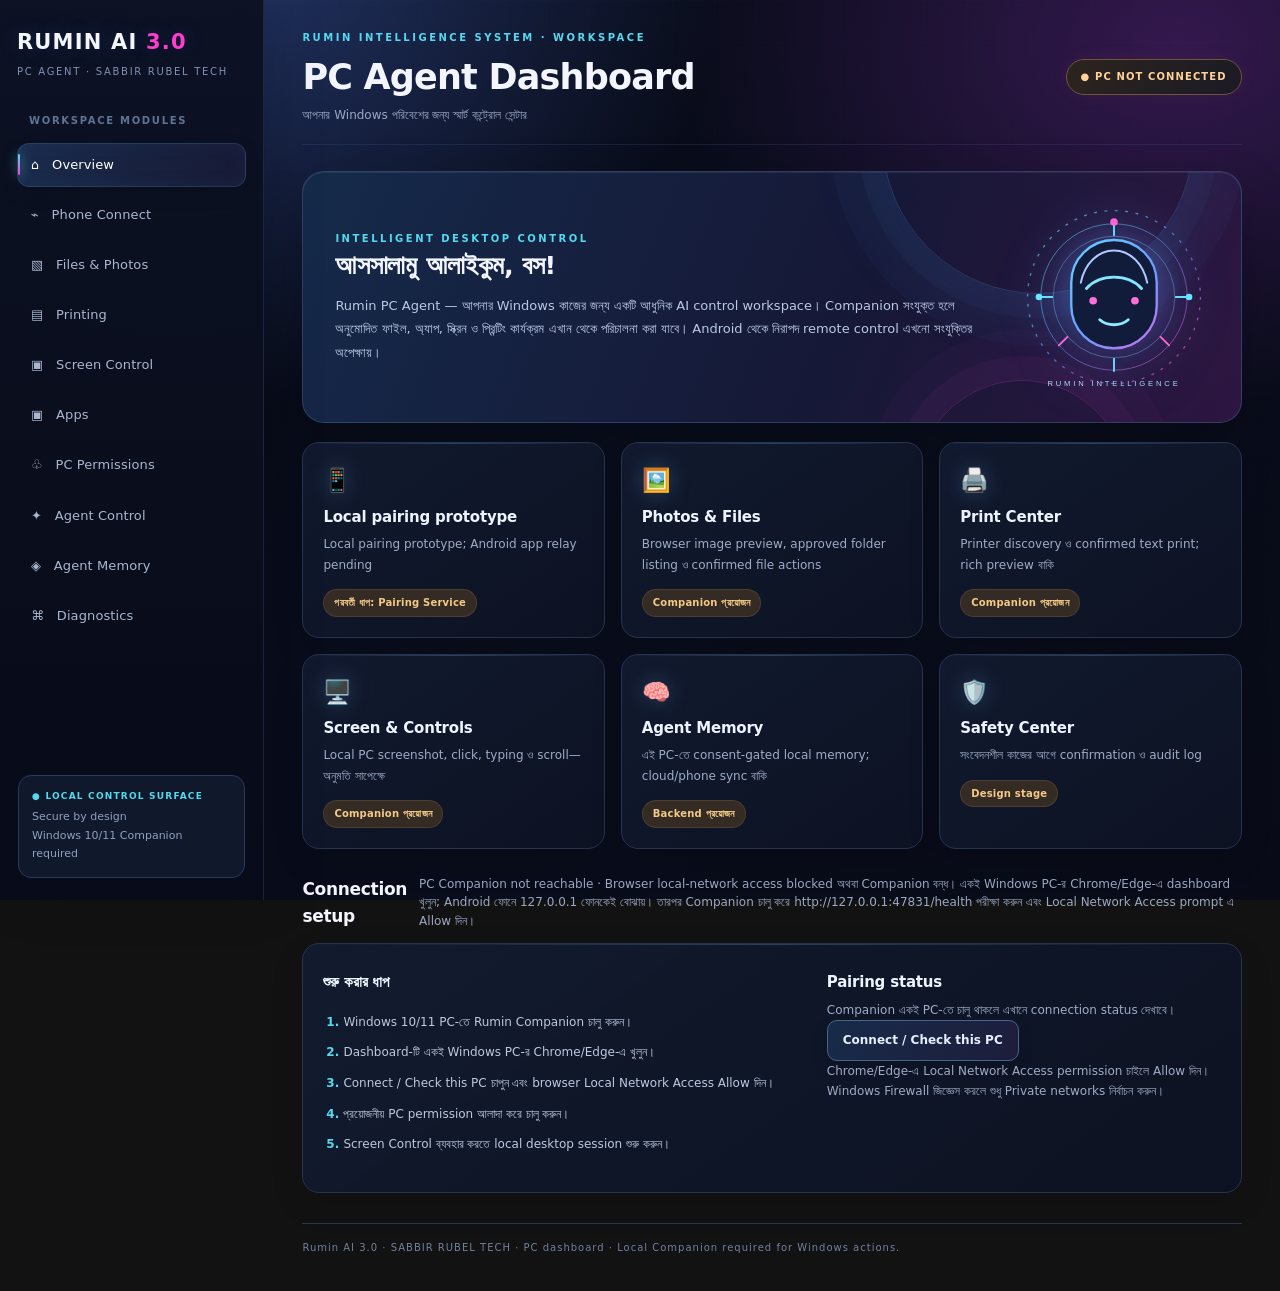
==== commit 52e8d5b0: "Add holographic Rumin assistant artwork to PC dashboard" ====
--- a/pc-agent/index.html
+++ b/pc-agent/index.html
@@ -36,7 +36,7 @@
 .hero:after{content:"";position:absolute;z-index:-1;width:210px;height:210px;right:12%;bottom:-170px;border:1px solid #ff4dd633;border-radius:50%;box-shadow:0 0 0 24px #ff4dd60a,0 0 0 50px #ff4dd606}
 .hero h2{margin:0 0 8px;font-size:clamp(20px,2vw,26px);letter-spacing:-.3px}
 .hero p{margin:0;color:#b9c9e4;max-width:760px;font-size:13px;line-height:1.8}
-.heroicon{font-size:48px;color:#8ddfff;filter:drop-shadow(0 0 20px #5b9dffb0);animation:float 5s ease-in-out infinite}
+.heroicon{width:190px;min-width:190px;height:190px;display:grid;place-items:center;filter:drop-shadow(0 0 26px #5b9dff55);animation:float 5s ease-in-out infinite}.heroicon svg{width:100%;height:100%;overflow:visible}.hero-art-ring{transform-origin:100px 100px;animation:orbit 18s linear infinite}.hero-art-pulse{animation:artPulse 3.6s ease-in-out infinite}@keyframes orbit{to{transform:rotate(360deg)}}@keyframes artPulse{0%,100%{opacity:.62;filter:drop-shadow(0 0 7px #58d8ff)}50%{opacity:1;filter:drop-shadow(0 0 19px #ff45cf)}}
 @keyframes float{0%,100%{transform:translateY(0) rotate(-4deg)}50%{transform:translateY(-8px) rotate(4deg)}}
 .grid{display:grid;grid-template-columns:repeat(3,minmax(0,1fr));gap:16px;margin-top:19px}
 .card{position:relative;overflow:hidden;background:linear-gradient(145deg,rgba(18,27,48,.94),rgba(13,19,35,.96));border:1px solid var(--line);border-radius:17px;padding:20px;min-width:0;box-shadow:0 12px 32px #00000020;transition:transform .2s ease,border-color .2s ease,box-shadow .2s ease}
@@ -73,7 +73,7 @@
 pre{max-width:100%;overflow:auto;color:#bcd2ef!important;background:#0a1222!important;border:1px solid #293b59;border-radius:12px;padding:14px!important}
 @media(max-width:1050px){.shell{grid-template-columns:220px minmax(0,1fr)}.side{padding-left:13px;padding-right:13px}.grid{grid-template-columns:repeat(2,minmax(0,1fr))}}
 @media(max-width:850px){.shell{grid-template-columns:1fr}.side{position:relative;height:auto;overflow:visible;border-right:0;border-bottom:1px solid var(--line);padding:15px}.nav{display:flex;overflow:auto;margin-top:16px;padding-bottom:3px}.nav:before{display:none}.nav button{white-space:nowrap;padding:9px 12px}.sidefoot{display:none}.main{padding:20px 16px}.pair{grid-template-columns:1fr}}
-@media(max-width:560px){.grid{grid-template-columns:1fr}.top{align-items:flex-start;flex-direction:column}.hero{padding:22px;align-items:flex-start}.heroicon{display:none}.sectionhead{align-items:flex-start;flex-wrap:wrap}.pill{font-size:9px}.main{padding:16px 12px}}
+@media(max-width:560px){.heroicon{width:132px;min-width:132px;height:132px;align-self:center}.grid{grid-template-columns:1fr}.top{align-items:flex-start;flex-direction:column}.hero{padding:22px;align-items:flex-start}.heroicon{display:none}.sectionhead{align-items:flex-start;flex-wrap:wrap}.pill{font-size:9px}.main{padding:16px 12px}}
 @media(prefers-reduced-motion:reduce){*,*:before,*:after{animation-duration:.01ms!important;animation-iteration-count:1!important;scroll-behavior:auto!important;transition-duration:.01ms!important}}
 </style></head>
 <body><div class="shell">
@@ -84,7 +84,7 @@
 <main class="main">
 <header class="top"><div><div class="eyebrow">RUMIN INTELLIGENCE SYSTEM · WORKSPACE</div><h1 id="heading">PC Agent Dashboard</h1><div class="muted">আপনার Windows পরিবেশের জন্য স্মার্ট কন্ট্রোল সেন্টার</div></div><div class="pill" id="connectionPill">● PC NOT CONNECTED</div></header>
 <section class="page active" id="overview">
-<div class="hero"><div><div class="eyebrow">INTELLIGENT DESKTOP CONTROL</div><h2>আসসালামু আলাইকুম, বস!</h2><p>Rumin PC Agent — আপনার Windows কাজের জন্য একটি আধুনিক AI control workspace। Companion সংযুক্ত হলে অনুমোদিত ফাইল, অ্যাপ, স্ক্রিন ও প্রিন্টিং কার্যক্রম এখান থেকে পরিচালনা করা যাবে। Android থেকে নিরাপদ remote control এখনো সংযুক্তির অপেক্ষায়।</p></div><div class="heroicon" aria-hidden="true">✧</div></div>
+<div class="hero"><div><div class="eyebrow">INTELLIGENT DESKTOP CONTROL</div><h2>আসসালামু আলাইকুম, বস!</h2><p>Rumin PC Agent — আপনার Windows কাজের জন্য একটি আধুনিক AI control workspace। Companion সংযুক্ত হলে অনুমোদিত ফাইল, অ্যাপ, স্ক্রিন ও প্রিন্টিং কার্যক্রম এখান থেকে পরিচালনা করা যাবে। Android থেকে নিরাপদ remote control এখনো সংযুক্তির অপেক্ষায়।</p></div><div class="heroicon" role="img" aria-label="Rumin AI holographic assistant illustration"><svg viewBox="0 0 200 200" fill="none" xmlns="http://www.w3.org/2000/svg"><defs><linearGradient id="ruminAura" x1="28" y1="24" x2="174" y2="178" gradientUnits="userSpaceOnUse"><stop stop-color="#61E7FF"/><stop offset=".52" stop-color="#6E9CFF"/><stop offset="1" stop-color="#FF55D8"/></linearGradient><radialGradient id="ruminCore" cx="0" cy="0" r="1" gradientTransform="translate(100 91) rotate(90) scale(70)" gradientUnits="userSpaceOnUse"><stop stop-color="#5BE6FF" stop-opacity=".28"/><stop offset="1" stop-color="#7D66FF" stop-opacity=".02"/></radialGradient></defs><circle cx="100" cy="100" r="77" fill="url(#ruminCore)" stroke="url(#ruminAura)" stroke-opacity=".55"/><circle class="hero-art-ring" cx="100" cy="100" r="91" stroke="url(#ruminAura)" stroke-opacity=".62" stroke-width="1.4" stroke-dasharray="3 8"/><circle cx="100" cy="100" r="64" stroke="#8BDFFF" stroke-opacity=".35"/><path d="M100 40c-25 0-45 20-45 45v24c0 25 20 45 45 45s45-20 45-45V85c0-25-20-45-45-45Z" fill="#101C3A" stroke="url(#ruminAura)" stroke-width="2.5"/><path d="M71 91c7-8 16-12 29-12s22 4 29 12" stroke="#83E8FF" stroke-width="3" stroke-linecap="round"/><path d="M78 104h.1M122 104h.1" stroke="#FF70D9" stroke-width="8" stroke-linecap="round"/><path d="M85 124c8 7 22 7 30 0" stroke="#8DEAFF" stroke-width="3" stroke-linecap="round"/><path d="M65 85c4-20 18-34 35-34s31 14 35 34" stroke="#B0C8FF" stroke-width="2" stroke-linecap="round"/><path d="M100 22v13M100 165v13M22 100h13M165 100h13" stroke="#65DFFF" stroke-width="2" stroke-linecap="round"/><circle class="hero-art-pulse" cx="100" cy="21" r="4" fill="#FF63D8"/><circle cx="179" cy="100" r="3.5" fill="#69E5FF"/><circle cx="21" cy="100" r="3.5" fill="#69E5FF"/><path d="M42 151l9-9M158 151l-9-9" stroke="#FF67D7" stroke-width="2" stroke-linecap="round"/><text x="100" y="194" fill="#A9DFFF" font-size="8" font-family="Arial,sans-serif" text-anchor="middle" letter-spacing="3">RUMIN INTELLIGENCE</text></svg></div></div>
 <div class="grid">
 <div class="card"><div class="ico">📱</div><h3>Local pairing prototype</h3><p>Local pairing prototype; Android app relay pending</p><span class="state">পরবর্তী ধাপ: Pairing Service</span></div>
 <div class="card"><div class="ico">🖼️</div><h3>Photos & Files</h3><p>Browser image preview, approved folder listing ও confirmed file actions</p><span class="state">Companion প্রয়োজন</span></div>
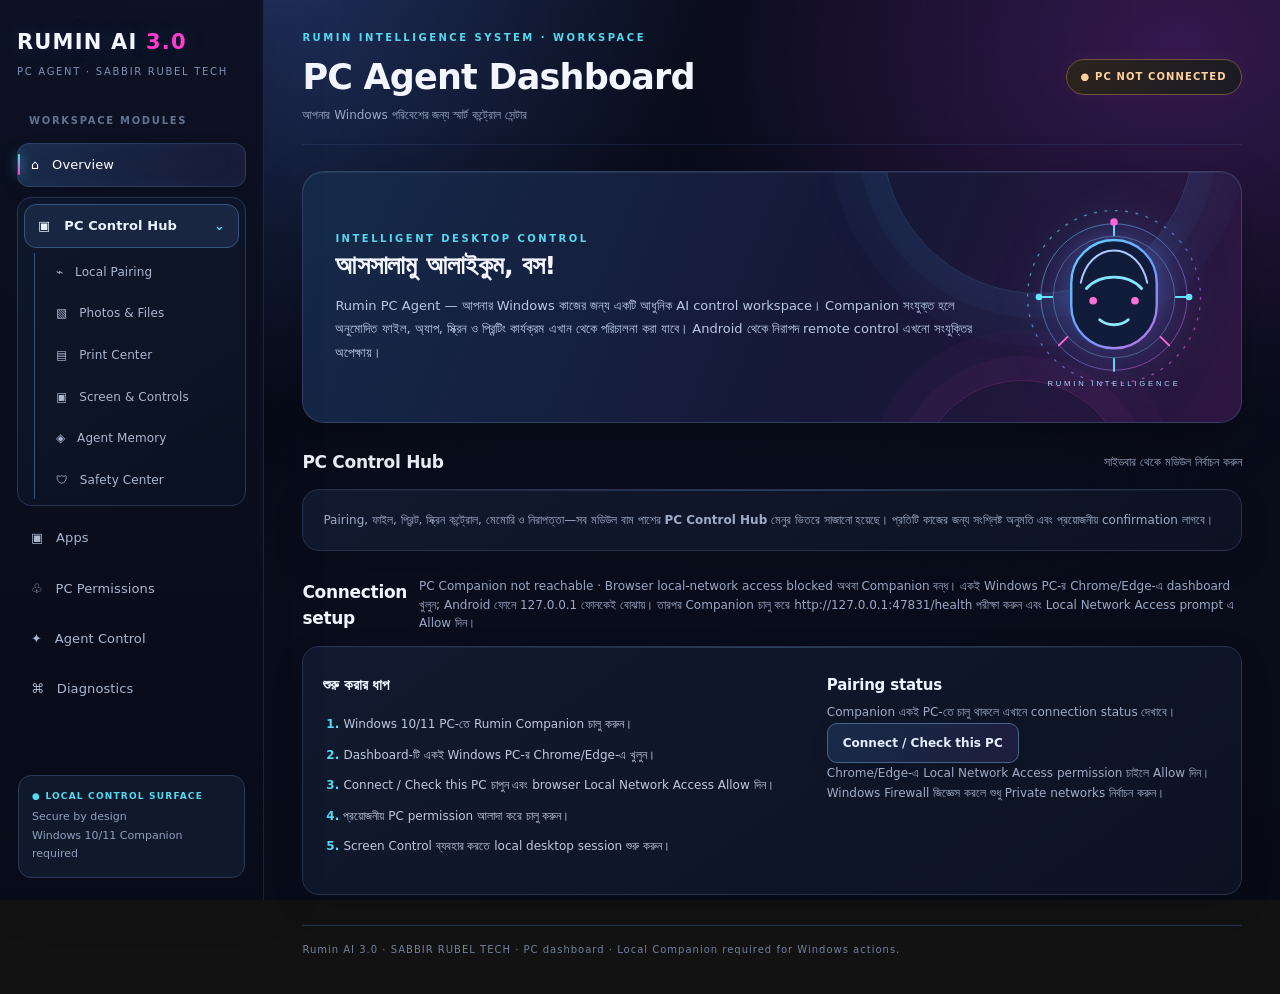
==== commit 88f003dd: "Organize PC Agent modules under sidebar Control Hub" ====
--- a/pc-agent/index.html
+++ b/pc-agent/index.html
@@ -23,6 +23,15 @@
 .nav button:before{content:"";position:absolute;left:0;top:25%;bottom:25%;width:2px;border-radius:3px;background:transparent}
 .nav button.active,.nav button:hover{background:linear-gradient(100deg,#1a2b4b,#171a35);border-color:#42608a66;color:#fff;box-shadow:inset 0 0 22px #5b9dff0c,0 7px 18px #0002}
 .nav button.active:before{background:linear-gradient(var(--cyan),var(--pink));box-shadow:0 0 12px var(--cyan)}
+.nav-group{display:grid;gap:5px;margin:4px 0;padding:6px;border:1px solid #263653;border-radius:14px;background:linear-gradient(145deg,#111b30aa,#0b1325aa)}
+.nav-group-toggle{display:flex!important;align-items:center;justify-content:space-between;font-weight:800!important;color:#e9f3ff!important;background:#182642!important;border-color:#36557d!important}
+.nav-chevron{color:var(--cyan);transition:transform .2s}
+.nav-group.collapsed .nav-chevron{transform:rotate(-90deg)}
+.nav-group.collapsed .nav-submenu{display:none}
+.nav-submenu{display:grid;gap:3px;padding-left:9px;border-left:1px solid #36557d;margin-left:10px}
+.nav-submenu button{font-size:12px!important;padding:9px 11px!important}
+.nav-submenu button.active{background:linear-gradient(100deg,#26375a,#241b40)!important;border-color:#5b78a4!important;color:#fff!important}
+
 .sidefoot{position:absolute;bottom:22px;left:18px;right:18px;padding:13px;border:1px solid #2b3a58;border-radius:13px;background:#10182b;color:#8fa0bf;font-size:11px;line-height:1.7}
 .sidefoot:before{content:"●  LOCAL CONTROL SURFACE";display:block;color:var(--cyan);font-size:9px;letter-spacing:1.2px;font-weight:800;margin-bottom:4px}
 .main{padding:30px clamp(18px,3vw,46px) 36px;max-width:1600px;width:100%;margin:0 auto}
@@ -72,27 +81,26 @@
 .footer{margin-top:30px;border-top:1px solid #293752;padding-top:16px;color:#71819e;font-size:10px;letter-spacing:1px}
 pre{max-width:100%;overflow:auto;color:#bcd2ef!important;background:#0a1222!important;border:1px solid #293b59;border-radius:12px;padding:14px!important}
 @media(max-width:1050px){.shell{grid-template-columns:220px minmax(0,1fr)}.side{padding-left:13px;padding-right:13px}.grid{grid-template-columns:repeat(2,minmax(0,1fr))}}
-@media(max-width:850px){.shell{grid-template-columns:1fr}.side{position:relative;height:auto;overflow:visible;border-right:0;border-bottom:1px solid var(--line);padding:15px}.nav{display:flex;overflow:auto;margin-top:16px;padding-bottom:3px}.nav:before{display:none}.nav button{white-space:nowrap;padding:9px 12px}.sidefoot{display:none}.main{padding:20px 16px}.pair{grid-template-columns:1fr}}
+@media(max-width:850px){.nav-group{min-width:220px}.nav-submenu{max-height:210px;overflow:auto}.shell{grid-template-columns:1fr}.side{position:relative;height:auto;overflow:visible;border-right:0;border-bottom:1px solid var(--line);padding:15px}.nav{display:flex;overflow:auto;margin-top:16px;padding-bottom:3px}.nav:before{display:none}.nav button{white-space:nowrap;padding:9px 12px}.sidefoot{display:none}.main{padding:20px 16px}.pair{grid-template-columns:1fr}}
 @media(max-width:560px){.heroicon{width:132px;min-width:132px;height:132px;align-self:center}.grid{grid-template-columns:1fr}.top{align-items:flex-start;flex-direction:column}.hero{padding:22px;align-items:flex-start}.heroicon{display:none}.sectionhead{align-items:flex-start;flex-wrap:wrap}.pill{font-size:9px}.main{padding:16px 12px}}
 @media(prefers-reduced-motion:reduce){*,*:before,*:after{animation-duration:.01ms!important;animation-iteration-count:1!important;scroll-behavior:auto!important;transition-duration:.01ms!important}}
 </style></head>
 <body><div class="shell">
 <aside class="side"><div class="brand">RUMIN AI <span>3.0</span></div><div class="sub">PC AGENT · SABBIR RUBEL TECH</div>
 <nav class="nav" aria-label="Main navigation">
-<button class="active" data-page="overview">⌂ &nbsp; Overview</button><button data-page="connect">⌁ &nbsp; Phone Connect</button><button data-page="files">▧ &nbsp; Files & Photos</button><button data-page="print">▤ &nbsp; Printing</button><button data-page="screen">▣ &nbsp; Screen Control</button><button data-page="apps">▣ &nbsp; Apps</button><button data-page="permissions">♧ &nbsp; PC Permissions</button><button data-page="agents">✦ &nbsp; Agent Control</button><button data-page="memory">◈ &nbsp; Agent Memory</button><button data-page="diagnostics">⌘ &nbsp; Diagnostics</button>
+<button class="active" data-page="overview">⌂ &nbsp; Overview</button>
+<div class="nav-group">
+<button class="nav-group-toggle" type="button" data-group-toggle="pc-hub" aria-expanded="true">▣ &nbsp; PC Control Hub <span class="nav-chevron">⌄</span></button>
+<div class="nav-submenu" id="pc-hub">
+<button data-page="connect">⌁ &nbsp; Local Pairing</button><button data-page="files">▧ &nbsp; Photos & Files</button><button data-page="print">▤ &nbsp; Print Center</button><button data-page="screen">▣ &nbsp; Screen & Controls</button><button data-page="memory">◈ &nbsp; Agent Memory</button><button data-page="safety">🛡 &nbsp; Safety Center</button>
+</div></div>
+<button data-page="apps">▣ &nbsp; Apps</button><button data-page="permissions">♧ &nbsp; PC Permissions</button><button data-page="agents">✦ &nbsp; Agent Control</button><button data-page="diagnostics">⌘ &nbsp; Diagnostics</button>
 </nav><div class="sidefoot">Secure by design<br>Windows 10/11 Companion required</div></aside>
 <main class="main">
 <header class="top"><div><div class="eyebrow">RUMIN INTELLIGENCE SYSTEM · WORKSPACE</div><h1 id="heading">PC Agent Dashboard</h1><div class="muted">আপনার Windows পরিবেশের জন্য স্মার্ট কন্ট্রোল সেন্টার</div></div><div class="pill" id="connectionPill">● PC NOT CONNECTED</div></header>
 <section class="page active" id="overview">
 <div class="hero"><div><div class="eyebrow">INTELLIGENT DESKTOP CONTROL</div><h2>আসসালামু আলাইকুম, বস!</h2><p>Rumin PC Agent — আপনার Windows কাজের জন্য একটি আধুনিক AI control workspace। Companion সংযুক্ত হলে অনুমোদিত ফাইল, অ্যাপ, স্ক্রিন ও প্রিন্টিং কার্যক্রম এখান থেকে পরিচালনা করা যাবে। Android থেকে নিরাপদ remote control এখনো সংযুক্তির অপেক্ষায়।</p></div><div class="heroicon" role="img" aria-label="Rumin AI holographic assistant illustration"><svg viewBox="0 0 200 200" fill="none" xmlns="http://www.w3.org/2000/svg"><defs><linearGradient id="ruminAura" x1="28" y1="24" x2="174" y2="178" gradientUnits="userSpaceOnUse"><stop stop-color="#61E7FF"/><stop offset=".52" stop-color="#6E9CFF"/><stop offset="1" stop-color="#FF55D8"/></linearGradient><radialGradient id="ruminCore" cx="0" cy="0" r="1" gradientTransform="translate(100 91) rotate(90) scale(70)" gradientUnits="userSpaceOnUse"><stop stop-color="#5BE6FF" stop-opacity=".28"/><stop offset="1" stop-color="#7D66FF" stop-opacity=".02"/></radialGradient></defs><circle cx="100" cy="100" r="77" fill="url(#ruminCore)" stroke="url(#ruminAura)" stroke-opacity=".55"/><circle class="hero-art-ring" cx="100" cy="100" r="91" stroke="url(#ruminAura)" stroke-opacity=".62" stroke-width="1.4" stroke-dasharray="3 8"/><circle cx="100" cy="100" r="64" stroke="#8BDFFF" stroke-opacity=".35"/><path d="M100 40c-25 0-45 20-45 45v24c0 25 20 45 45 45s45-20 45-45V85c0-25-20-45-45-45Z" fill="#101C3A" stroke="url(#ruminAura)" stroke-width="2.5"/><path d="M71 91c7-8 16-12 29-12s22 4 29 12" stroke="#83E8FF" stroke-width="3" stroke-linecap="round"/><path d="M78 104h.1M122 104h.1" stroke="#FF70D9" stroke-width="8" stroke-linecap="round"/><path d="M85 124c8 7 22 7 30 0" stroke="#8DEAFF" stroke-width="3" stroke-linecap="round"/><path d="M65 85c4-20 18-34 35-34s31 14 35 34" stroke="#B0C8FF" stroke-width="2" stroke-linecap="round"/><path d="M100 22v13M100 165v13M22 100h13M165 100h13" stroke="#65DFFF" stroke-width="2" stroke-linecap="round"/><circle class="hero-art-pulse" cx="100" cy="21" r="4" fill="#FF63D8"/><circle cx="179" cy="100" r="3.5" fill="#69E5FF"/><circle cx="21" cy="100" r="3.5" fill="#69E5FF"/><path d="M42 151l9-9M158 151l-9-9" stroke="#FF67D7" stroke-width="2" stroke-linecap="round"/><text x="100" y="194" fill="#A9DFFF" font-size="8" font-family="Arial,sans-serif" text-anchor="middle" letter-spacing="3">RUMIN INTELLIGENCE</text></svg></div></div>
-<div class="grid">
-<div class="card"><div class="ico">📱</div><h3>Local pairing prototype</h3><p>Local pairing prototype; Android app relay pending</p><span class="state">পরবর্তী ধাপ: Pairing Service</span></div>
-<div class="card"><div class="ico">🖼️</div><h3>Photos & Files</h3><p>Browser image preview, approved folder listing ও confirmed file actions</p><span class="state">Companion প্রয়োজন</span></div>
-<div class="card"><div class="ico">🖨️</div><h3>Print Center</h3><p>Printer discovery ও confirmed text print; rich preview বাকি</p><span class="state">Companion প্রয়োজন</span></div>
-<div class="card"><div class="ico">🖥️</div><h3>Screen & Controls</h3><p>Local PC screenshot, click, typing ও scroll—অনুমতি সাপেক্ষে</p><span class="state">Companion প্রয়োজন</span></div>
-<div class="card"><div class="ico">🧠</div><h3>Agent Memory</h3><p>এই PC-তে consent-gated local memory; cloud/phone sync বাকি</p><span class="state">Backend প্রয়োজন</span></div>
-<div class="card"><div class="ico">🛡️</div><h3>Safety Center</h3><p>সংবেদনশীল কাজের আগে confirmation ও audit log</p><span class="state">Design stage</span></div>
-</div>
+<div class="section"><div class="sectionhead"><h2>PC Control Hub</h2><span class="muted">সাইডবার থেকে মডিউল নির্বাচন করুন</span></div><div class="card"><p>Pairing, ফাইল, প্রিন্ট, স্ক্রিন কন্ট্রোল, মেমোরি ও নিরাপত্তা—সব মডিউল বাম পাশের <b>PC Control Hub</b> মেনুর ভিতরে সাজানো হয়েছে। প্রতিটি কাজের জন্য সংশ্লিষ্ট অনুমতি এবং প্রয়োজনীয় confirmation লাগবে।</p></div></div>
 <div class="section"><div class="sectionhead"><h2>Connection setup</h2><span class="muted" id="companionStatus">Status: not checked</span></div><div class="card pair"><div><h3>শুরু করার ধাপ</h3><ol class="steps"><li>Windows 10/11 PC-তে Rumin Companion চালু করুন।</li><li>Dashboard-টি একই Windows PC-র Chrome/Edge-এ খুলুন।</li><li>Connect / Check this PC চাপুন এবং browser Local Network Access Allow দিন।</li><li>প্রয়োজনীয় PC permission আলাদা করে চালু করুন।</li><li>Screen Control ব্যবহার করতে local desktop session শুরু করুন।</li></ol></div><div><h3>Pairing status</h3><p>Companion একই PC-তে চালু থাকলে এখানে connection status দেখাবে।</p><button class="outline" id="refreshCompanion">Connect / Check this PC</button><p class="muted">Chrome/Edge-এ Local Network Access permission চাইলে Allow দিন। Windows Firewall জিজ্ঞেস করলে শুধু Private networks নির্বাচন করুন।</p></div></div></div>
 </section>
 <section class="page" id="connect"><div class="card"><h2>Phone Connect · Local Pairing Prototype</h2><p>PC-তে Rumin Windows Companion চালু করুন। এই পেজ থেকে পাঁচ মিনিটের one-time pairing code তৈরি হবে। নিচের PC address-এর pairing link ফোনে খুলে code ব্যবহার করা যাবে।</p><button class="outline" id="makepair">Create one-time local pairing code</button><div id="pairresult" class="section muted">কোনো pairing session তৈরি হয়নি।</div><div id="pairqr" style="margin-top:14px"></div><p class="muted">এটি কেবল local browser pairing prototype। Rumin Android app-এর native pairing screen/client এবং secure remote relay এখনো সংযুক্ত নয়; pairing সফল হলেও ফোন থেকে PC control চালু হবে না।</p></div></section>
@@ -104,11 +112,14 @@
 <section class="page" id="agents"><div class="card"><h2>Rumin Agent Control</h2><p>এখানে Gemini থেকে সীমাবদ্ধ action plan তৈরি করে preview দেখা যাবে। অনুমোদন ছাড়া কোনো action চলবে না; Android secure relay এখনো প্রস্তুত নয়।</p><div class="section"><h3>Gemini AI Agent Planner · Preview</h3><p class="muted">API key এই পেজে রাখা হবে না; প্রতিবার request-এর সময় local Companion-এ পাঠানো হবে। Gemini কেবল অনুমোদিত tool-এর preview তৈরি করবে।</p><input id="geminiPlannerKey" type="password" autocomplete="off" placeholder="Gemini API key" style="display:block;width:100%;max-width:520px;padding:10px;margin:7px 0;background:#0d0c1d;border:1px solid #51466c;border-radius:9px;color:white"><input id="geminiPlannerModel" value="gemini-2.5-flash" placeholder="Gemini model" style="display:block;width:100%;max-width:320px;padding:10px;margin:7px 0;background:#0d0c1d;border:1px solid #51466c;border-radius:9px;color:white"><textarea id="geminiPlannerTask" rows="3" placeholder="যেমন: Notepad খোলো এবং..." style="display:block;width:100%;max-width:700px;padding:10px;margin:7px 0;background:#0d0c1d;border:1px solid #51466c;border-radius:9px;color:white"></textarea><button class="outline" id="makeGeminiPlan">Generate action preview</button><div id="geminiPlanStatus" class="preview">Gemini plan তৈরি হয়নি।</div></div>
 <div class="section"><label class="muted" for="agentTool">Action type</label><select id="agentTool" style="display:block;width:100%;max-width:420px;padding:10px;margin:6px 0;background:#0d0c1d;border:1px solid #51466c;border-radius:9px;color:white"><option value="open_app">Open approved Start Menu app</option><option value="click">Mouse click (screen session)</option><option value="scroll">Scroll (screen session)</option><option value="type_text">Type text (screen session)</option><option value="press_key">Press allowed key (screen session)</option></select><div id="agentFields" class="section"></div><button class="outline" id="addAgentAction">Add action to plan</button> <button class="outline" id="clearAgentPlan">Clear plan</button></div><div class="section"><h3>Execution plan</h3><ol id="agentPlan" class="steps"><li>কোনো action যোগ করা হয়নি।</li></ol><button class="outline" id="runAgentPlan">Run approved plan</button><div id="agentResult" class="preview">Execution এখনো শুরু হয়নি।</div></div><p class="muted">একটি batch-এ সর্বোচ্চ ৮টি action। PC-তে Companion চালু, প্রয়োজনীয় permission ON এবং screen action-এর জন্য local desktop session চালু থাকতে হবে। Delete, payment, message send, admin/security পরিবর্তন বা arbitrary shell command এই executor চালায় না।</p></div></section>
 <section class="page" id="diagnostics"><div class="card"><h2>System Diagnostics</h2><p>Companion, Windows host, supported capabilities ও API endpoint-এর live status। এখানে কোনো unsupported feature-কে ready দেখানো হবে না।</p><div class="sectionhead"><span class="state" id="diagState">Not checked</span><button class="outline" id="runDiagnostics">Run full diagnostics</button></div><div id="diagSummary" class="section muted">Diagnostics এখনো চালানো হয়নি।</div><div class="section"><h3>Windows PC information</h3><pre id="systemInfo" style="white-space:pre-wrap;overflow-wrap:anywhere;background:#0d0c1d;padding:12px;border-radius:10px">Not loaded</pre></div><div class="section"><h3>Companion capabilities</h3><pre id="capabilityInfo" style="white-space:pre-wrap;overflow-wrap:anywhere;background:#0d0c1d;padding:12px;border-radius:10px">Not loaded</pre></div><div class="section"><h3>Endpoint checks</h3><div id="endpointChecks" class="muted">Not checked</div></div></div></section><section class="page" id="memory"><div class="card"><h2>Agent Memory · Local PC</h2><p>এই Windows PC-তে locally encrypted নয় এমন JSON storage-এ user-approved notes রাখা হবে। sensitive password বা secret রাখবেন না।</p><input id="memoryKey" maxlength="80" placeholder="Memory key (যেমন preferred_browser)" style="display:block;width:100%;max-width:500px;padding:10px;margin:8px 0;background:#0d0c1d;border:1px solid #51466c;border-radius:9px;color:white"><textarea id="memoryValue" maxlength="4000" rows="4" placeholder="যে তথ্য সংরক্ষণে সম্মতি দিচ্ছেন…" style="width:100%;padding:12px;background:#0d0c1d;border:1px solid #51466c;border-radius:9px;color:white"></textarea><label><input id="memoryConsent" type="checkbox"> আমি এই তথ্য PC-তে সংরক্ষণে সম্মতি দিচ্ছি</label><div><button class="outline" id="saveMemory">Save memory</button> <button class="outline" id="loadMemory">Load memories</button></div><div id="memoryStatus" class="preview">Memory permission ডিফল্টে বন্ধ।</div><pre id="memoryItems" style="white-space:pre-wrap;overflow-wrap:anywhere;background:#0d0c1d;padding:12px;border-radius:10px"></pre></div></section>
+<section class="page" id="safety"><div class="card"><h2>Safety Center · অনুমতি ও নিশ্চিতকরণ</h2><p>Rumin PC Agent-এ প্রতিটি capability আলাদা করে বন্ধ রাখা হয়। সংবেদনশীল কাজ চালানোর আগে Windows user-এর অনুমতি, চলমান local desktop session এবং action confirmation প্রয়োজন হতে পারে।</p><div class="section"><h3>নিরাপত্তার নিয়ম</h3><ul class="steps"><li>সব PC permission ডিফল্টে বন্ধ থাকবে; প্রয়োজনীয় permission শুধু PC Permissions থেকে চালু করুন।</li><li>Screen capture ও mouse/keyboard control কেবল এই PC-তে user-started local session-এ চলবে।</li><li>ফাইলের কাজ শুধু অনুমোদিত Documents/Pictures root-এ সীমাবদ্ধ; delete করলে Recycle Bin-এ যাবে।</li><li>Print job, file overwrite/move/delete এবং Agent plan চালানোর আগে আলাদা confirmation দেখানো হবে।</li><li>Pairing code একবার ব্যবহারযোগ্য ও স্বল্পমেয়াদি; secure Android-to-PC relay সম্পূর্ণ না হওয়া পর্যন্ত remote command চালু নয়।</li><li>UAC secure desktop, password field এবং Windows protected surface bypass করা হবে না।</li></ul></div><div class="section"><h3>Permission status</h3><p class="muted">বর্তমান Companion permission তালিকা দেখতে PC Permissions খুলুন।</p><button class="outline" id="openSafetyPermissions" type="button">Open PC Permissions</button></div><div class="preview" id="safetyNotice">Audit log backend এখনো সংযুক্ত নয়; এই পেজকে পূর্ণাঙ্গ audit history হিসেবে গণ্য করবেন না।</div></div></section>
 <div class="footer">Rumin AI 3.0 · SABBIR RUBEL TECH · PC dashboard · Local Companion required for Windows actions.</div>
 </main></div>
 <script>
-const titles={overview:"PC Agent Dashboard",connect:"Phone Connect",files:"Files & Photos",print:"Print Center",screen:"Screen & Controls",apps:"Windows Apps",permissions:"PC Permissions",agents:"Agent Control",memory:"Agent Memory",diagnostics:"System Diagnostics"};
-document.querySelectorAll(".nav button").forEach(b=>b.addEventListener("click",()=>{document.querySelectorAll(".nav button").forEach(x=>x.classList.toggle("active",x===b));document.querySelectorAll(".page").forEach(x=>x.classList.toggle("active",x.id===b.dataset.page));document.getElementById("heading").textContent=titles[b.dataset.page]}));
+const titles={overview:"PC Agent Dashboard",connect:"Local Pairing",files:"Photos & Files",print:"Print Center",screen:"Screen & Controls",apps:"Windows Apps",permissions:"PC Permissions",agents:"Agent Control",memory:"Agent Memory",diagnostics:"System Diagnostics",safety:"Safety Center"};
+document.querySelectorAll(".nav button[data-page]").forEach(b=>b.addEventListener("click",()=>{document.querySelectorAll(".nav button[data-page]").forEach(x=>x.classList.toggle("active",x===b));document.querySelectorAll(".page").forEach(x=>x.classList.toggle("active",x.id===b.dataset.page));document.getElementById("heading").textContent=titles[b.dataset.page]}));
+document.querySelectorAll("[data-group-toggle]").forEach(b=>b.addEventListener("click",()=>{const group=b.closest(".nav-group");const collapsed=group.classList.toggle("collapsed");b.setAttribute("aria-expanded",String(!collapsed));}));
+document.getElementById("openSafetyPermissions").addEventListener("click",()=>document.querySelector('.nav button[data-page="permissions"]').click());
 const resultBox=document.getElementById("pairresult"),qrBox=document.getElementById("pairqr");
 document.getElementById("makepair").addEventListener("click",async()=>{
  resultBox.textContent="এই PC-তে Windows Companion খোঁজা হচ্ছে…";qrBox.innerHTML="";
